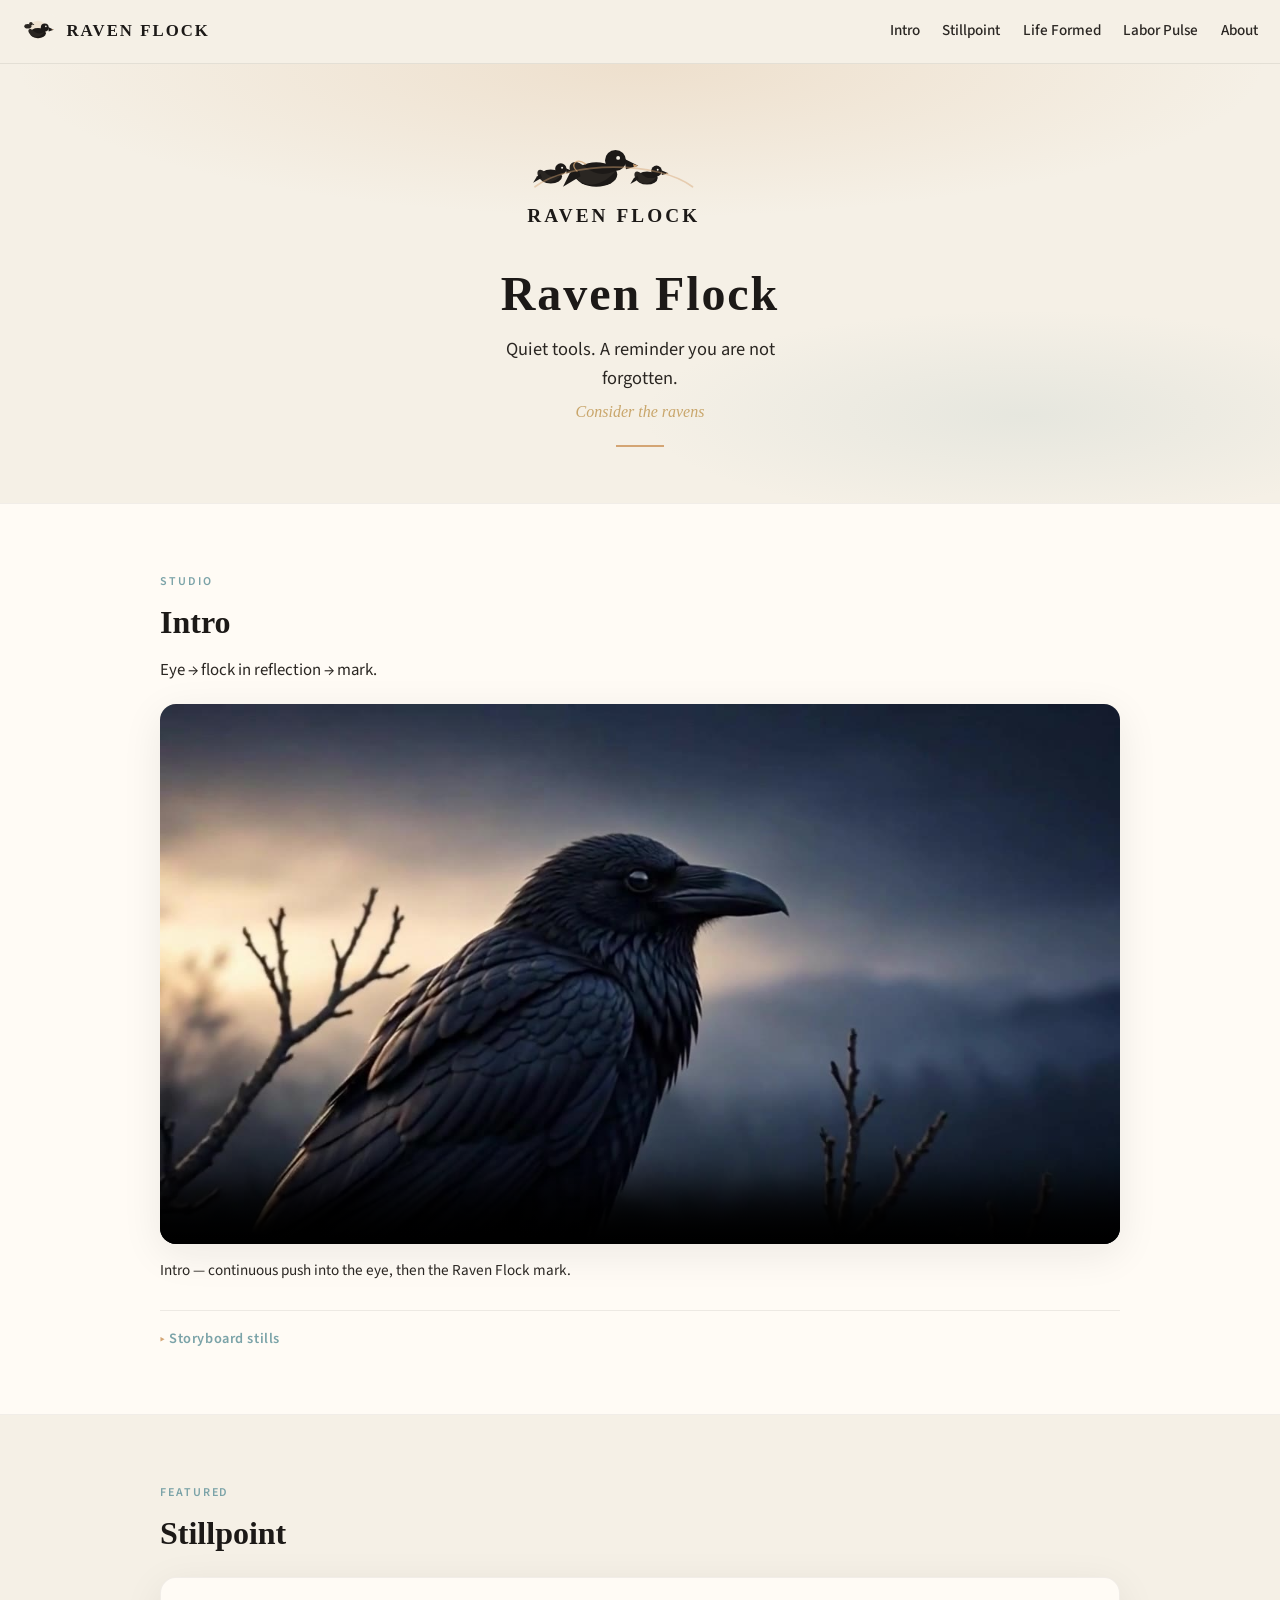
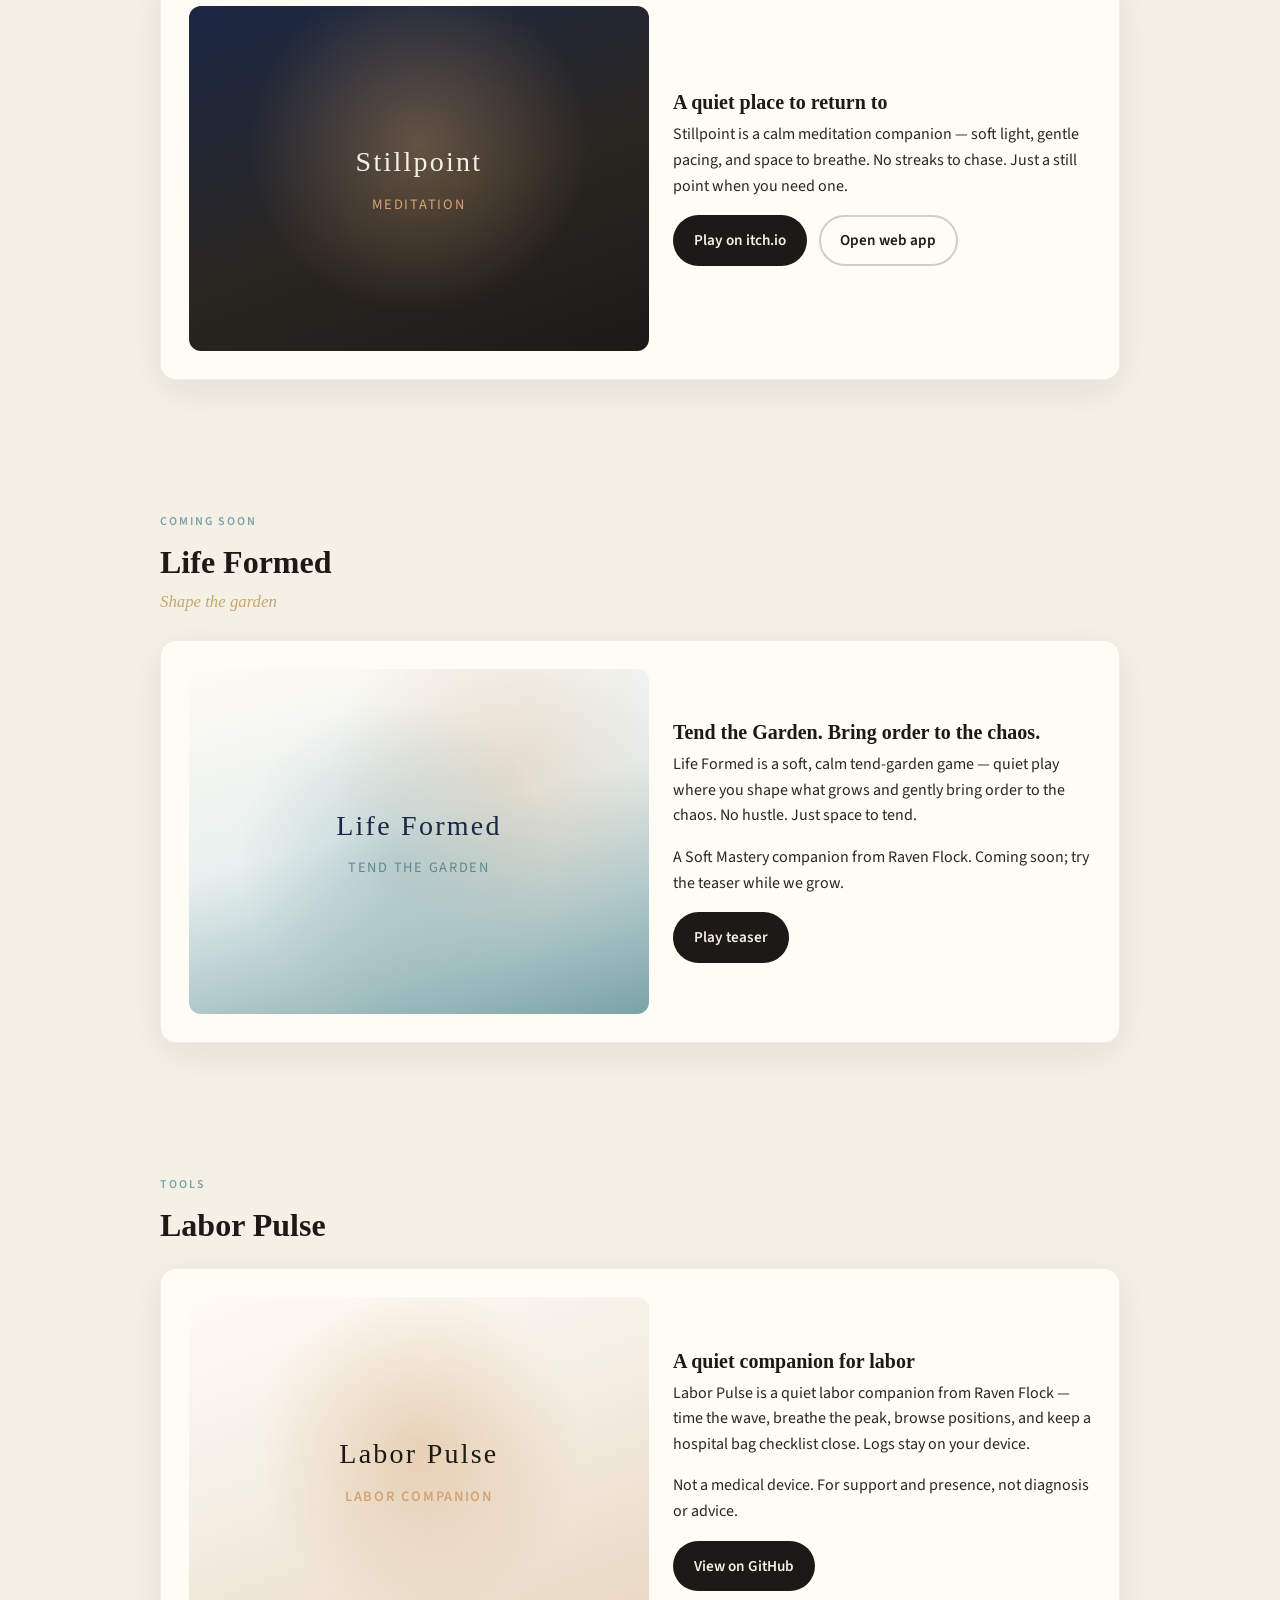
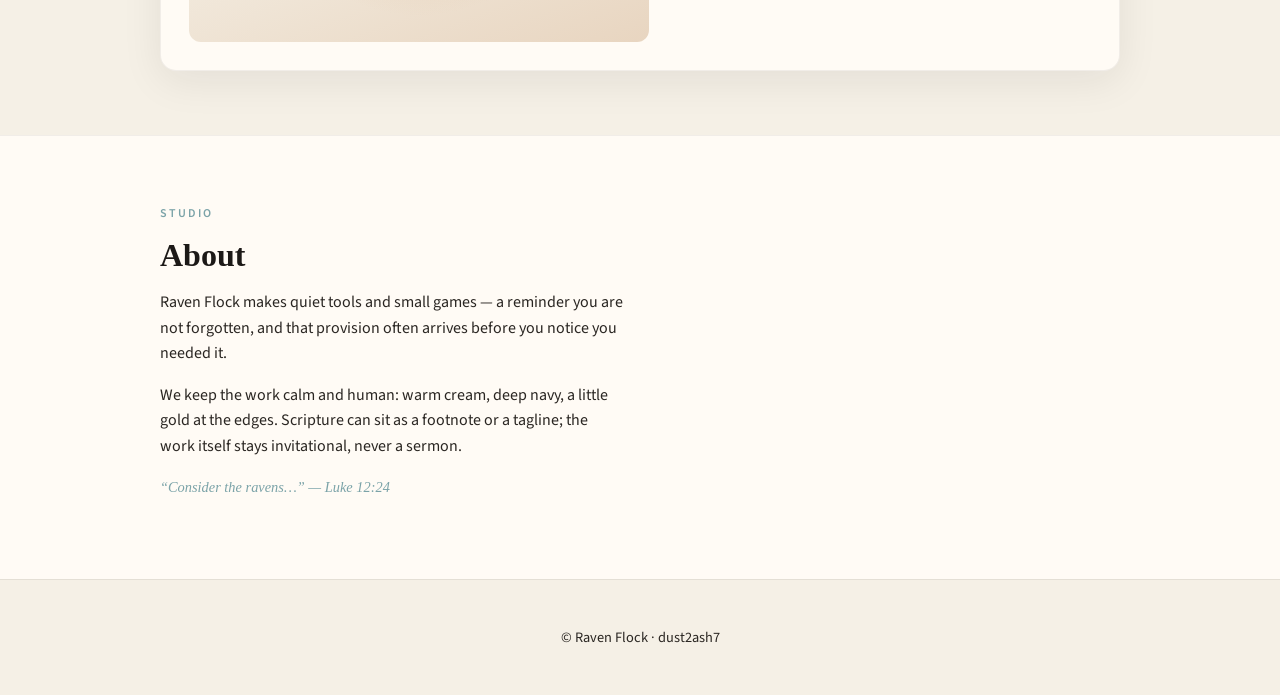
==== index.html @ f5a4ba9e "Feature Labor Pulse and Life Formed; swap studio intro to v4 - Replace live Intro mp4/poster with ne" ====
<!DOCTYPE html>
<html lang="en">
<head>
  <meta charset="utf-8" />
  <meta name="viewport" content="width=device-width, initial-scale=1" />
  <meta name="description" content="Raven Flock — quiet tools. Home of Stillpoint, Labor Pulse, and Life Formed. A reminder you are not forgotten." />
  <meta name="theme-color" content="#F5F0E6" />
  <title>Raven Flock — Consider the ravens</title>
  <link rel="icon" href="favicon.svg" type="image/svg+xml" />
  <link rel="preload" href="style.css" as="style" />
  <link rel="stylesheet" href="style.css" />
  <link rel="preconnect" href="https://fonts.googleapis.com" />
  <link rel="preconnect" href="https://fonts.gstatic.com" crossorigin />
  <link href="https://fonts.googleapis.com/css2?family=Source+Sans+3:wght@400;500;600;700&display=swap" rel="stylesheet" />
</head>
<body>
  <a class="skip" href="#main">Skip to content</a>

  <header class="site-header">
    <a class="brand" href="#top" aria-label="Raven Flock home">
      <img src="favicon.svg" width="36" height="36" alt="" />
      <span class="brand-name">Raven Flock</span>
    </a>
    <nav class="nav" aria-label="Primary">
      <a href="#intro">Intro</a>
      <a href="#stillpoint">Stillpoint</a>
      <a href="#life-formed">Life Formed</a>
      <a href="#labor-pulse">Labor Pulse</a>
      <a href="#about">About</a>
    </nav>
  </header>

  <main id="main">
    <section class="hero" id="top" aria-labelledby="hero-title">
      <img class="hero-logo" src="logo.svg" width="320" height="120" alt="Raven Flock — three ravens and wordmark" />
      <h1 id="hero-title">Raven Flock</h1>
      <p class="lede" style="margin-left:auto;margin-right:auto;text-align:center">
        Quiet tools. A reminder you are not forgotten.
      </p>
      <p class="tag">Consider the ravens</p>
      <hr class="hero-rule" />
    </section>

    <section class="section intro" id="intro" aria-labelledby="intro-title">
      <div class="section-inner">
        <span class="section-label">Studio</span>
        <h2 id="intro-title">Intro</h2>
        <p class="intro-lede">
          Eye → flock in reflection → mark.
        </p>
        <div id="intro-video-wrap" class="intro-video-wrap">
          <video
            id="intro-video"
            class="intro-video"
            autoplay
            muted
            loop
            playsinline
            controls
            preload="metadata"
            poster="assets/raven-flock-intro-poster.jpg?v=4"
            src="assets/raven-flock-intro.mp4?v=4"
          >
            Your browser does not support the video tag.
          </video>
          <p class="intro-video-caption">
            Intro — continuous push into the eye, then the Raven Flock mark.
          </p>
        </div>
        <details class="storyboard-fallback">
          <summary>Storyboard stills</summary>
          <div class="storyboard" aria-roledescription="carousel" aria-label="Intro storyboard">
            <div id="storyboard-stage"></div>
            <div class="storyboard-caption">
              <div>
                <p><strong>Storyboard</strong> — still frames</p>
                <p class="note">Branch → eye → flock in reflection → mark</p>
              </div>
              <div class="storyboard-controls">
                <button type="button" class="btn-icon" id="storyboard-prev" aria-label="Previous frame">‹</button>
                <div class="dots" id="storyboard-dots" role="tablist" aria-label="Storyboard frames"></div>
                <button type="button" class="btn-icon" id="storyboard-next" aria-label="Next frame">›</button>
                <button type="button" class="btn-icon" id="storyboard-pause" aria-label="Pause slideshow" aria-pressed="false">❚❚</button>
              </div>
            </div>
          </div>
        </details>
      </div>
    </section>

    <section class="section" id="stillpoint" aria-labelledby="stillpoint-title">
      <div class="section-inner">
        <span class="section-label">Featured</span>
        <h2 id="stillpoint-title">Stillpoint</h2>
        <article class="featured-card">
          <div class="stillpoint-visual" aria-hidden="true">
            <div>
              <p class="mark">Stillpoint</p>
              <p class="sub">Meditation</p>
            </div>
          </div>
          <div class="featured-copy">
            <h3>A quiet place to return to</h3>
            <p>
              Stillpoint is a calm meditation companion — soft light, gentle pacing,
              and space to breathe. No streaks to chase. Just a still point when you need one.
            </p>
            <div class="cta-row">
              <a class="btn btn-primary" href="https://dust2ash7.itch.io/stillpoint" rel="noopener noreferrer">
                Play on itch.io
              </a>
              <a class="btn btn-secondary" href="https://dust2ash7.github.io/Meditation-App/" rel="noopener noreferrer">
                Open web app
              </a>
            </div>
          </div>
        </article>
      </div>
    </section>

    <section class="section" id="life-formed" aria-labelledby="life-formed-title">
      <div class="section-inner">
        <span class="section-label">Coming soon</span>
        <h2 id="life-formed-title">Life Formed</h2>
        <p class="product-subtitle">Shape the garden</p>
        <article class="featured-card">
          <div class="life-formed-visual" aria-hidden="true">
            <div>
              <p class="mark">Life Formed</p>
              <p class="sub">Tend the garden</p>
            </div>
          </div>
          <div class="featured-copy">
            <h3>Tend the Garden. Bring order to the chaos.</h3>
            <p>
              Life Formed is a soft, calm tend-garden game — quiet play where you shape
              what grows and gently bring order to the chaos. No hustle. Just space to tend.
            </p>
            <p>
              A Soft Mastery companion from Raven Flock. Coming soon; try the teaser while we grow.
            </p>
            <div class="cta-row">
              <a class="btn btn-primary" href="https://dune-palm-fire-heart.grok.me" rel="noopener noreferrer">
                Play teaser
              </a>
            </div>
          </div>
        </article>
      </div>
    </section>

    <section class="section" id="labor-pulse" aria-labelledby="labor-pulse-title">
      <div class="section-inner">
        <span class="section-label">Tools</span>
        <h2 id="labor-pulse-title">Labor Pulse</h2>
        <article class="featured-card">
          <div class="labor-pulse-visual" aria-hidden="true">
            <div>
              <p class="mark">Labor Pulse</p>
              <p class="sub">Labor companion</p>
            </div>
          </div>
          <div class="featured-copy">
            <h3>A quiet companion for labor</h3>
            <p>
              Labor Pulse is a quiet labor companion from Raven Flock — time the wave,
              breathe the peak, browse positions, and keep a hospital bag checklist close.
              Logs stay on your device.
            </p>
            <p>
              Not a medical device. For support and presence, not diagnosis or advice.
            </p>
            <div class="cta-row">
              <a class="btn btn-primary" href="https://github.com/dust2ash7/Labor-Pulse" rel="noopener noreferrer">
                View on GitHub
              </a>
            </div>
          </div>
        </article>
      </div>
    </section>

    <section class="section about" id="about" aria-labelledby="about-title" style="background:var(--nest);border-top:1px solid rgba(28,25,23,0.06)">
      <div class="section-inner">
        <span class="section-label">Studio</span>
        <h2 id="about-title">About</h2>
        <p>
          Raven Flock makes quiet tools and small games —
          a reminder you are not forgotten, and that provision often arrives
          before you notice you needed it.
        </p>
        <p>
          We keep the work calm and human: warm cream, deep navy, a little gold at the edges.
          Scripture can sit as a footnote or a tagline; the work itself stays invitational, never a sermon.
        </p>
        <p class="quiet">“Consider the ravens…” — Luke 12:24</p>
      </div>
    </section>
  </main>

  <footer class="site-footer">
    <p>© Raven Flock · <a href="https://github.com/dust2ash7">dust2ash7</a></p>
  </footer>

  <script src="frames-loader.js?v=3.4.1"></script>
  <script src="script.js?v=3.4.1" defer></script>
</body>
</html>
---- style.css ----
/* Raven Flock — studio site */
:root {
  --cream: #F5F0E6;
  --nest: #FFFBF5;
  --ink: #1C1917;
  --ink-soft: #2A2622;
  --amber: #D4A574;
  --gold: #C9A66B;
  --sky: #7BA3A8;
  --teal: #5F8A8B;
  --navy: #1a2744;
  --shadow: 0 10px 40px rgba(28, 25, 23, 0.08);
  --radius: 16px;
  --max: 960px;
  --header-h: 64px;
  font-synthesis: none;
}

*, *::before, *::after { box-sizing: border-box; }

html {
  scroll-behavior: smooth;
  scroll-padding-top: calc(var(--header-h) + 12px);
}

body {
  margin: 0;
  font-family: "Source Sans 3", "Segoe UI", system-ui, -apple-system, sans-serif;
  color: var(--ink);
  background: var(--cream);
  line-height: 1.6;
  -webkit-font-smoothing: antialiased;
}

img { max-width: 100%; height: auto; display: block; }

a { color: var(--teal); text-underline-offset: 3px; }
a:hover { color: var(--ink); }

.skip {
  position: absolute;
  left: -9999px;
  top: 0;
  background: var(--ink);
  color: var(--cream);
  padding: 0.5rem 1rem;
  z-index: 1000;
}
.skip:focus { left: 0.5rem; top: 0.5rem; }

/* Header */
.site-header {
  position: sticky;
  top: 0;
  z-index: 100;
  height: var(--header-h);
  display: flex;
  align-items: center;
  justify-content: space-between;
  gap: 1rem;
  padding: 0 1.25rem;
  background: rgba(245, 240, 230, 0.92);
  backdrop-filter: blur(10px);
  border-bottom: 1px solid rgba(28, 25, 23, 0.08);
}

.brand {
  display: inline-flex;
  align-items: center;
  gap: 0.65rem;
  text-decoration: none;
  color: var(--ink);
  font-weight: 650;
  letter-spacing: 0.04em;
}

.brand img, .brand svg {
  width: 36px;
  height: 36px;
  flex-shrink: 0;
}

.brand-name {
  font-family: Georgia, "Times New Roman", serif;
  font-size: 1.05rem;
  letter-spacing: 0.12em;
  text-transform: uppercase;
}

.nav {
  display: flex;
  gap: 0.25rem 1.1rem;
  flex-wrap: wrap;
  justify-content: flex-end;
}

.nav a {
  text-decoration: none;
  color: var(--ink-soft);
  font-size: 0.95rem;
  font-weight: 500;
  padding: 0.35rem 0.15rem;
  border-bottom: 2px solid transparent;
}
.nav a:hover,
.nav a:focus-visible {
  color: var(--ink);
  border-bottom-color: var(--amber);
  outline: none;
}

/* Layout */
main { overflow-x: hidden; }

.section {
  padding: 4rem 1.25rem;
}

.section-inner {
  max-width: var(--max);
  margin: 0 auto;
}

.section-label {
  display: inline-block;
  font-size: 0.75rem;
  letter-spacing: 0.16em;
  text-transform: uppercase;
  color: var(--sky);
  font-weight: 600;
  margin-bottom: 0.75rem;
}

h1, h2, h3 {
  font-family: Georgia, "Times New Roman", serif;
  font-weight: 600;
  line-height: 1.2;
  color: var(--ink);
}

h1 { font-size: clamp(2rem, 5vw, 3rem); margin: 0 0 0.75rem; letter-spacing: 0.04em; }
h2 { font-size: clamp(1.5rem, 3vw, 2rem); margin: 0 0 1rem; }
h3 { font-size: 1.25rem; margin: 0 0 0.5rem; }

.lede {
  font-size: 1.15rem;
  color: var(--ink-soft);
  max-width: 36ch;
  margin: 0;
}

/* Hero */
.hero {
  padding: 4.5rem 1.25rem 3.5rem;
  text-align: center;
  background:
    radial-gradient(ellipse 70% 50% at 50% 0%, rgba(212, 165, 116, 0.22), transparent 70%),
    radial-gradient(ellipse 50% 40% at 80% 80%, rgba(123, 163, 168, 0.12), transparent 60%),
    var(--cream);
}

.hero-logo {
  width: min(280px, 80vw);
  margin: 0 auto 1.5rem;
}

.hero .tag {
  margin: 0.35rem auto 0;
  color: var(--gold);
  font-style: italic;
  font-family: Georgia, serif;
  font-size: 1rem;
}

.hero-rule {
  width: 48px;
  height: 2px;
  background: var(--amber);
  margin: 1.25rem auto 0;
  border: none;
}

/* Intro storyboard */
.intro {
  background: var(--nest);
  border-block: 1px solid rgba(28, 25, 23, 0.06);
}

.storyboard {
  position: relative;
  margin-top: 1.5rem;
}

.storyboard-frame {
  display: none;
  border-radius: var(--radius);
  overflow: hidden;
  box-shadow: var(--shadow);
  background: var(--navy);
  aspect-ratio: 16 / 9;
}

.storyboard-frame.is-active { display: block; }

.storyboard-frame img {
  width: 100%;
  height: 100%;
  object-fit: cover;
}

.storyboard-caption {
  display: flex;
  flex-wrap: wrap;
  align-items: center;
  justify-content: space-between;
  gap: 0.75rem;
  margin-top: 1rem;
}

.storyboard-caption p {
  margin: 0;
  color: var(--ink-soft);
  font-size: 0.95rem;
}

.storyboard-caption .note {
  color: var(--sky);
  font-size: 0.85rem;
}

.storyboard-controls {
  display: flex;
  align-items: center;
  gap: 0.5rem;
}

.dots {
  display: flex;
  gap: 0.4rem;
}

.dot {
  width: 10px;
  height: 10px;
  border-radius: 50%;
  border: 2px solid var(--amber);
  background: transparent;
  padding: 0;
  cursor: pointer;
}
.dot[aria-current="true"] {
  background: var(--amber);
}

.btn-icon {
  appearance: none;
  border: 1px solid rgba(28, 25, 23, 0.15);
  background: var(--nest);
  color: var(--ink);
  border-radius: 999px;
  width: 2.25rem;
  height: 2.25rem;
  cursor: pointer;
  font-size: 1rem;
  line-height: 1;
}
.btn-icon:hover,
.btn-icon:focus-visible {
  border-color: var(--amber);
  outline: none;
  box-shadow: 0 0 0 3px rgba(212, 165, 116, 0.25);
}

/* Featured Stillpoint */
.featured-card {
  display: grid;
  gap: 1.5rem;
  margin-top: 1.5rem;
  padding: 1.75rem;
  background: var(--nest);
  border-radius: var(--radius);
  box-shadow: var(--shadow);
  border: 1px solid rgba(28, 25, 23, 0.06);
}

@media (min-width: 720px) {
  .featured-card {
    grid-template-columns: 1.1fr 1fr;
    align-items: center;
  }
}

.stillpoint-visual {
  aspect-ratio: 4 / 3;
  border-radius: 12px;
  background:
    radial-gradient(circle at 50% 40%, rgba(212, 165, 116, 0.35), transparent 55%),
    linear-gradient(160deg, #1a2744 0%, #2A2622 55%, #1C1917 100%);
  display: grid;
  place-items: center;
  color: var(--cream);
  text-align: center;
  padding: 1.5rem;
}

.stillpoint-visual .mark {
  font-family: Georgia, serif;
  font-size: 1.75rem;
  letter-spacing: 0.08em;
  margin: 0;
}
.stillpoint-visual .sub {
  margin: 0.5rem 0 0;
  color: var(--amber);
  font-size: 0.9rem;
  letter-spacing: 0.12em;
  text-transform: uppercase;
}

.featured-copy p {
  margin: 0 0 1rem;
  color: var(--ink-soft);
}

.cta-row {
  display: flex;
  flex-wrap: wrap;
  gap: 0.75rem;
}

.btn {
  display: inline-flex;
  align-items: center;
  justify-content: center;
  gap: 0.4rem;
  padding: 0.7rem 1.2rem;
  border-radius: 999px;
  font-weight: 600;
  font-size: 0.95rem;
  text-decoration: none;
  border: 2px solid transparent;
  transition: background 0.15s, color 0.15s, border-color 0.15s;
}

.btn-primary {
  background: var(--ink);
  color: var(--cream);
}
.btn-primary:hover {
  background: var(--ink-soft);
  color: var(--nest);
}

.btn-secondary {
  background: transparent;
  color: var(--ink);
  border-color: rgba(28, 25, 23, 0.2);
}
.btn-secondary:hover {
  border-color: var(--amber);
  color: var(--ink);
}

/* About */
.about p {
  max-width: 58ch;
  color: var(--ink-soft);
  margin: 0 0 1rem;
}
.about .quiet {
  font-size: 0.9rem;
  color: var(--sky);
  font-style: italic;
  font-family: Georgia, serif;
}

/* Footer */
.site-footer {
  padding: 2rem 1.25rem;
  text-align: center;
  border-top: 1px solid rgba(28, 25, 23, 0.08);
  color: var(--ink-soft);
  font-size: 0.9rem;
}
.site-footer a {
  color: inherit;
  text-decoration: none;
}
.site-footer a:hover { color: var(--teal); }

@media (max-width: 520px) {
  .brand-name { font-size: 0.85rem; letter-spacing: 0.08em; }
  .nav { gap: 0.75rem; }
  .nav a { font-size: 0.88rem; }
}

/* Intro motion */
.intro-lede {
  margin: 0 0 1.25rem;
  color: var(--ink-soft);
  font-size: 1.05rem;
}

.intro-video-wrap {
  margin-top: 0.5rem;
}

.intro-video {
  display: block;
  width: 100%;
  aspect-ratio: 16 / 9;
  height: auto;
  border-radius: var(--radius);
  background: var(--navy);
  box-shadow: var(--shadow);
  object-fit: cover;
}

.intro-video-caption {
  margin: 0.85rem 0 0;
  color: var(--ink-soft);
  font-size: 0.95rem;
}

.storyboard-fallback {
  margin-top: 1.75rem;
  border-top: 1px solid rgba(28, 25, 23, 0.08);
  padding-top: 1rem;
}

.storyboard-fallback > summary {
  cursor: pointer;
  color: var(--sky);
  font-size: 0.9rem;
  font-weight: 600;
  letter-spacing: 0.04em;
  list-style: none;
}

.storyboard-fallback > summary::-webkit-details-marker { display: none; }
.storyboard-fallback > summary::before {
  content: "▸ ";
  color: var(--amber);
}
.storyboard-fallback[open] > summary::before { content: "▾ "; }

.storyboard-fallback .storyboard {
  margin-top: 1rem;
}


/* Product subtitle under section h2 */
.product-subtitle {
  margin: -0.5rem 0 0;
  color: var(--gold);
  font-family: Georgia, "Times New Roman", serif;
  font-style: italic;
  font-size: 1.05rem;
}

/* Life Formed visual — garden / cream / teal */
.life-formed-visual {
  aspect-ratio: 4 / 3;
  border-radius: 12px;
  background:
    radial-gradient(circle at 45% 55%, rgba(123, 163, 168, 0.35), transparent 50%),
    radial-gradient(circle at 70% 30%, rgba(212, 165, 116, 0.28), transparent 45%),
    linear-gradient(165deg, #FFFBF5 0%, #E8F0EF 45%, #7BA3A8 100%);
  display: grid;
  place-items: center;
  color: var(--navy);
  text-align: center;
  padding: 1.5rem;
}

.life-formed-visual .mark {
  font-family: Georgia, serif;
  font-size: 1.75rem;
  letter-spacing: 0.08em;
  margin: 0;
}

.life-formed-visual .sub {
  margin: 0.5rem 0 0;
  color: var(--teal);
  font-size: 0.9rem;
  letter-spacing: 0.12em;
  text-transform: uppercase;
}

/* Labor Pulse visual — warm cream / amber, calm not clinical */
.labor-pulse-visual {
  aspect-ratio: 4 / 3;
  border-radius: 12px;
  background:
    radial-gradient(circle at 50% 45%, rgba(212, 165, 116, 0.4), transparent 55%),
    linear-gradient(160deg, #FFFBF5 0%, #F5F0E6 40%, #E8D5C0 100%);
  display: grid;
  place-items: center;
  color: var(--ink);
  text-align: center;
  padding: 1.5rem;
}

.labor-pulse-visual .mark {
  font-family: Georgia, serif;
  font-size: 1.75rem;
  letter-spacing: 0.08em;
  margin: 0;
}

.labor-pulse-visual .sub {
  margin: 0.5rem 0 0;
  color: var(--amber);
  font-size: 0.9rem;
  letter-spacing: 0.12em;
  text-transform: uppercase;
  font-weight: 600;
}
---- style.css ----
/* Raven Flock — studio site */
:root {
  --cream: #F5F0E6;
  --nest: #FFFBF5;
  --ink: #1C1917;
  --ink-soft: #2A2622;
  --amber: #D4A574;
  --gold: #C9A66B;
  --sky: #7BA3A8;
  --teal: #5F8A8B;
  --navy: #1a2744;
  --shadow: 0 10px 40px rgba(28, 25, 23, 0.08);
  --radius: 16px;
  --max: 960px;
  --header-h: 64px;
  font-synthesis: none;
}

*, *::before, *::after { box-sizing: border-box; }

html {
  scroll-behavior: smooth;
  scroll-padding-top: calc(var(--header-h) + 12px);
}

body {
  margin: 0;
  font-family: "Source Sans 3", "Segoe UI", system-ui, -apple-system, sans-serif;
  color: var(--ink);
  background: var(--cream);
  line-height: 1.6;
  -webkit-font-smoothing: antialiased;
}

img { max-width: 100%; height: auto; display: block; }

a { color: var(--teal); text-underline-offset: 3px; }
a:hover { color: var(--ink); }

.skip {
  position: absolute;
  left: -9999px;
  top: 0;
  background: var(--ink);
  color: var(--cream);
  padding: 0.5rem 1rem;
  z-index: 1000;
}
.skip:focus { left: 0.5rem; top: 0.5rem; }

/* Header */
.site-header {
  position: sticky;
  top: 0;
  z-index: 100;
  height: var(--header-h);
  display: flex;
  align-items: center;
  justify-content: space-between;
  gap: 1rem;
  padding: 0 1.25rem;
  background: rgba(245, 240, 230, 0.92);
  backdrop-filter: blur(10px);
  border-bottom: 1px solid rgba(28, 25, 23, 0.08);
}

.brand {
  display: inline-flex;
  align-items: center;
  gap: 0.65rem;
  text-decoration: none;
  color: var(--ink);
  font-weight: 650;
  letter-spacing: 0.04em;
}

.brand img, .brand svg {
  width: 36px;
  height: 36px;
  flex-shrink: 0;
}

.brand-name {
  font-family: Georgia, "Times New Roman", serif;
  font-size: 1.05rem;
  letter-spacing: 0.12em;
  text-transform: uppercase;
}

.nav {
  display: flex;
  gap: 0.25rem 1.1rem;
  flex-wrap: wrap;
  justify-content: flex-end;
}

.nav a {
  text-decoration: none;
  color: var(--ink-soft);
  font-size: 0.95rem;
  font-weight: 500;
  padding: 0.35rem 0.15rem;
  border-bottom: 2px solid transparent;
}
.nav a:hover,
.nav a:focus-visible {
  color: var(--ink);
  border-bottom-color: var(--amber);
  outline: none;
}

/* Layout */
main { overflow-x: hidden; }

.section {
  padding: 4rem 1.25rem;
}

.section-inner {
  max-width: var(--max);
  margin: 0 auto;
}

.section-label {
  display: inline-block;
  font-size: 0.75rem;
  letter-spacing: 0.16em;
  text-transform: uppercase;
  color: var(--sky);
  font-weight: 600;
  margin-bottom: 0.75rem;
}

h1, h2, h3 {
  font-family: Georgia, "Times New Roman", serif;
  font-weight: 600;
  line-height: 1.2;
  color: var(--ink);
}

h1 { font-size: clamp(2rem, 5vw, 3rem); margin: 0 0 0.75rem; letter-spacing: 0.04em; }
h2 { font-size: clamp(1.5rem, 3vw, 2rem); margin: 0 0 1rem; }
h3 { font-size: 1.25rem; margin: 0 0 0.5rem; }

.lede {
  font-size: 1.15rem;
  color: var(--ink-soft);
  max-width: 36ch;
  margin: 0;
}

/* Hero */
.hero {
  padding: 4.5rem 1.25rem 3.5rem;
  text-align: center;
  background:
    radial-gradient(ellipse 70% 50% at 50% 0%, rgba(212, 165, 116, 0.22), transparent 70%),
    radial-gradient(ellipse 50% 40% at 80% 80%, rgba(123, 163, 168, 0.12), transparent 60%),
    var(--cream);
}

.hero-logo {
  width: min(280px, 80vw);
  margin: 0 auto 1.5rem;
}

.hero .tag {
  margin: 0.35rem auto 0;
  color: var(--gold);
  font-style: italic;
  font-family: Georgia, serif;
  font-size: 1rem;
}

.hero-rule {
  width: 48px;
  height: 2px;
  background: var(--amber);
  margin: 1.25rem auto 0;
  border: none;
}

/* Intro storyboard */
.intro {
  background: var(--nest);
  border-block: 1px solid rgba(28, 25, 23, 0.06);
}

.storyboard {
  position: relative;
  margin-top: 1.5rem;
}

.storyboard-frame {
  display: none;
  border-radius: var(--radius);
  overflow: hidden;
  box-shadow: var(--shadow);
  background: var(--navy);
  aspect-ratio: 16 / 9;
}

.storyboard-frame.is-active { display: block; }

.storyboard-frame img {
  width: 100%;
  height: 100%;
  object-fit: cover;
}

.storyboard-caption {
  display: flex;
  flex-wrap: wrap;
  align-items: center;
  justify-content: space-between;
  gap: 0.75rem;
  margin-top: 1rem;
}

.storyboard-caption p {
  margin: 0;
  color: var(--ink-soft);
  font-size: 0.95rem;
}

.storyboard-caption .note {
  color: var(--sky);
  font-size: 0.85rem;
}

.storyboard-controls {
  display: flex;
  align-items: center;
  gap: 0.5rem;
}

.dots {
  display: flex;
  gap: 0.4rem;
}

.dot {
  width: 10px;
  height: 10px;
  border-radius: 50%;
  border: 2px solid var(--amber);
  background: transparent;
  padding: 0;
  cursor: pointer;
}
.dot[aria-current="true"] {
  background: var(--amber);
}

.btn-icon {
  appearance: none;
  border: 1px solid rgba(28, 25, 23, 0.15);
  background: var(--nest);
  color: var(--ink);
  border-radius: 999px;
  width: 2.25rem;
  height: 2.25rem;
  cursor: pointer;
  font-size: 1rem;
  line-height: 1;
}
.btn-icon:hover,
.btn-icon:focus-visible {
  border-color: var(--amber);
  outline: none;
  box-shadow: 0 0 0 3px rgba(212, 165, 116, 0.25);
}

/* Featured Stillpoint */
.featured-card {
  display: grid;
  gap: 1.5rem;
  margin-top: 1.5rem;
  padding: 1.75rem;
  background: var(--nest);
  border-radius: var(--radius);
  box-shadow: var(--shadow);
  border: 1px solid rgba(28, 25, 23, 0.06);
}

@media (min-width: 720px) {
  .featured-card {
    grid-template-columns: 1.1fr 1fr;
    align-items: center;
  }
}

.stillpoint-visual {
  aspect-ratio: 4 / 3;
  border-radius: 12px;
  background:
    radial-gradient(circle at 50% 40%, rgba(212, 165, 116, 0.35), transparent 55%),
    linear-gradient(160deg, #1a2744 0%, #2A2622 55%, #1C1917 100%);
  display: grid;
  place-items: center;
  color: var(--cream);
  text-align: center;
  padding: 1.5rem;
}

.stillpoint-visual .mark {
  font-family: Georgia, serif;
  font-size: 1.75rem;
  letter-spacing: 0.08em;
  margin: 0;
}
.stillpoint-visual .sub {
  margin: 0.5rem 0 0;
  color: var(--amber);
  font-size: 0.9rem;
  letter-spacing: 0.12em;
  text-transform: uppercase;
}

.featured-copy p {
  margin: 0 0 1rem;
  color: var(--ink-soft);
}

.cta-row {
  display: flex;
  flex-wrap: wrap;
  gap: 0.75rem;
}

.btn {
  display: inline-flex;
  align-items: center;
  justify-content: center;
  gap: 0.4rem;
  padding: 0.7rem 1.2rem;
  border-radius: 999px;
  font-weight: 600;
  font-size: 0.95rem;
  text-decoration: none;
  border: 2px solid transparent;
  transition: background 0.15s, color 0.15s, border-color 0.15s;
}

.btn-primary {
  background: var(--ink);
  color: var(--cream);
}
.btn-primary:hover {
  background: var(--ink-soft);
  color: var(--nest);
}

.btn-secondary {
  background: transparent;
  color: var(--ink);
  border-color: rgba(28, 25, 23, 0.2);
}
.btn-secondary:hover {
  border-color: var(--amber);
  color: var(--ink);
}

/* About */
.about p {
  max-width: 58ch;
  color: var(--ink-soft);
  margin: 0 0 1rem;
}
.about .quiet {
  font-size: 0.9rem;
  color: var(--sky);
  font-style: italic;
  font-family: Georgia, serif;
}

/* Footer */
.site-footer {
  padding: 2rem 1.25rem;
  text-align: center;
  border-top: 1px solid rgba(28, 25, 23, 0.08);
  color: var(--ink-soft);
  font-size: 0.9rem;
}
.site-footer a {
  color: inherit;
  text-decoration: none;
}
.site-footer a:hover { color: var(--teal); }

@media (max-width: 520px) {
  .brand-name { font-size: 0.85rem; letter-spacing: 0.08em; }
  .nav { gap: 0.75rem; }
  .nav a { font-size: 0.88rem; }
}

/* Intro motion */
.intro-lede {
  margin: 0 0 1.25rem;
  color: var(--ink-soft);
  font-size: 1.05rem;
}

.intro-video-wrap {
  margin-top: 0.5rem;
}

.intro-video {
  display: block;
  width: 100%;
  aspect-ratio: 16 / 9;
  height: auto;
  border-radius: var(--radius);
  background: var(--navy);
  box-shadow: var(--shadow);
  object-fit: cover;
}

.intro-video-caption {
  margin: 0.85rem 0 0;
  color: var(--ink-soft);
  font-size: 0.95rem;
}

.storyboard-fallback {
  margin-top: 1.75rem;
  border-top: 1px solid rgba(28, 25, 23, 0.08);
  padding-top: 1rem;
}

.storyboard-fallback > summary {
  cursor: pointer;
  color: var(--sky);
  font-size: 0.9rem;
  font-weight: 600;
  letter-spacing: 0.04em;
  list-style: none;
}

.storyboard-fallback > summary::-webkit-details-marker { display: none; }
.storyboard-fallback > summary::before {
  content: "▸ ";
  color: var(--amber);
}
.storyboard-fallback[open] > summary::before { content: "▾ "; }

.storyboard-fallback .storyboard {
  margin-top: 1rem;
}


/* Product subtitle under section h2 */
.product-subtitle {
  margin: -0.5rem 0 0;
  color: var(--gold);
  font-family: Georgia, "Times New Roman", serif;
  font-style: italic;
  font-size: 1.05rem;
}

/* Life Formed visual — garden / cream / teal */
.life-formed-visual {
  aspect-ratio: 4 / 3;
  border-radius: 12px;
  background:
    radial-gradient(circle at 45% 55%, rgba(123, 163, 168, 0.35), transparent 50%),
    radial-gradient(circle at 70% 30%, rgba(212, 165, 116, 0.28), transparent 45%),
    linear-gradient(165deg, #FFFBF5 0%, #E8F0EF 45%, #7BA3A8 100%);
  display: grid;
  place-items: center;
  color: var(--navy);
  text-align: center;
  padding: 1.5rem;
}

.life-formed-visual .mark {
  font-family: Georgia, serif;
  font-size: 1.75rem;
  letter-spacing: 0.08em;
  margin: 0;
}

.life-formed-visual .sub {
  margin: 0.5rem 0 0;
  color: var(--teal);
  font-size: 0.9rem;
  letter-spacing: 0.12em;
  text-transform: uppercase;
}

/* Labor Pulse visual — warm cream / amber, calm not clinical */
.labor-pulse-visual {
  aspect-ratio: 4 / 3;
  border-radius: 12px;
  background:
    radial-gradient(circle at 50% 45%, rgba(212, 165, 116, 0.4), transparent 55%),
    linear-gradient(160deg, #FFFBF5 0%, #F5F0E6 40%, #E8D5C0 100%);
  display: grid;
  place-items: center;
  color: var(--ink);
  text-align: center;
  padding: 1.5rem;
}

.labor-pulse-visual .mark {
  font-family: Georgia, serif;
  font-size: 1.75rem;
  letter-spacing: 0.08em;
  margin: 0;
}

.labor-pulse-visual .sub {
  margin: 0.5rem 0 0;
  color: var(--amber);
  font-size: 0.9rem;
  letter-spacing: 0.12em;
  text-transform: uppercase;
  font-weight: 600;
}
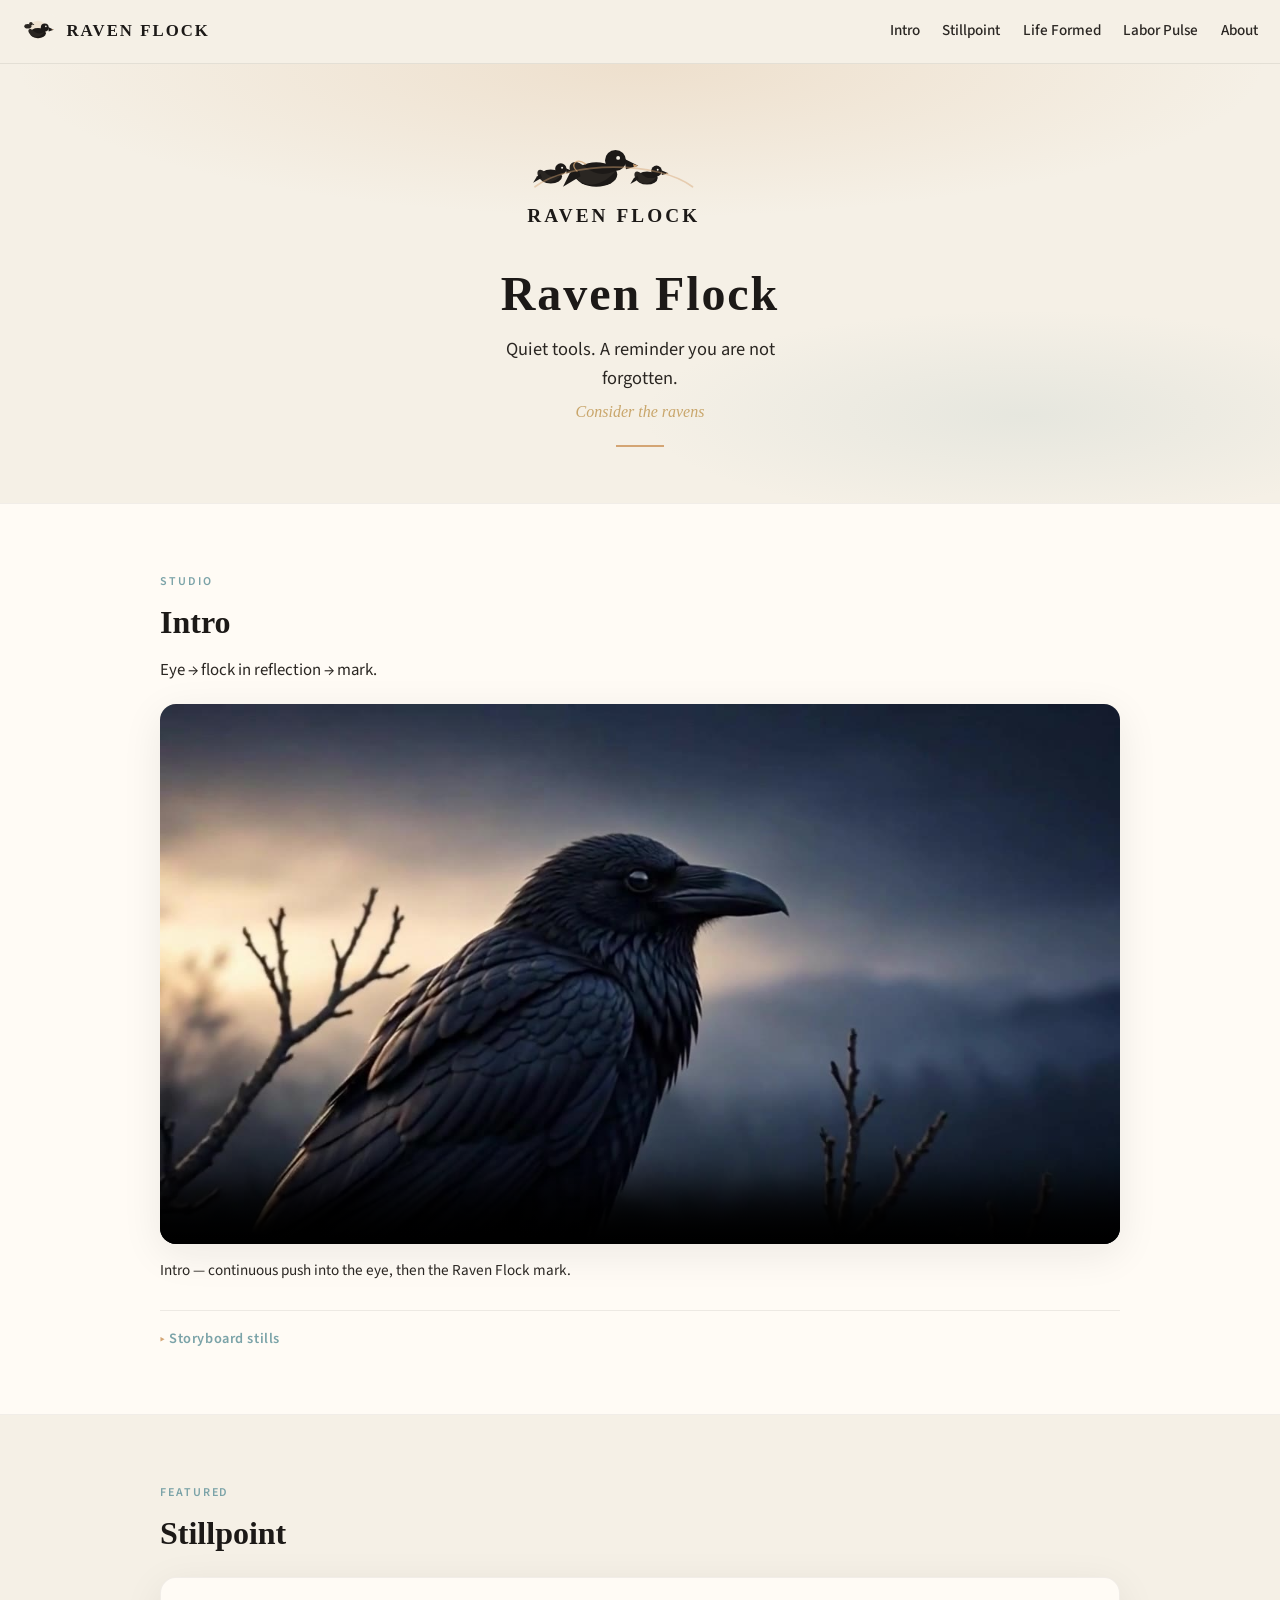
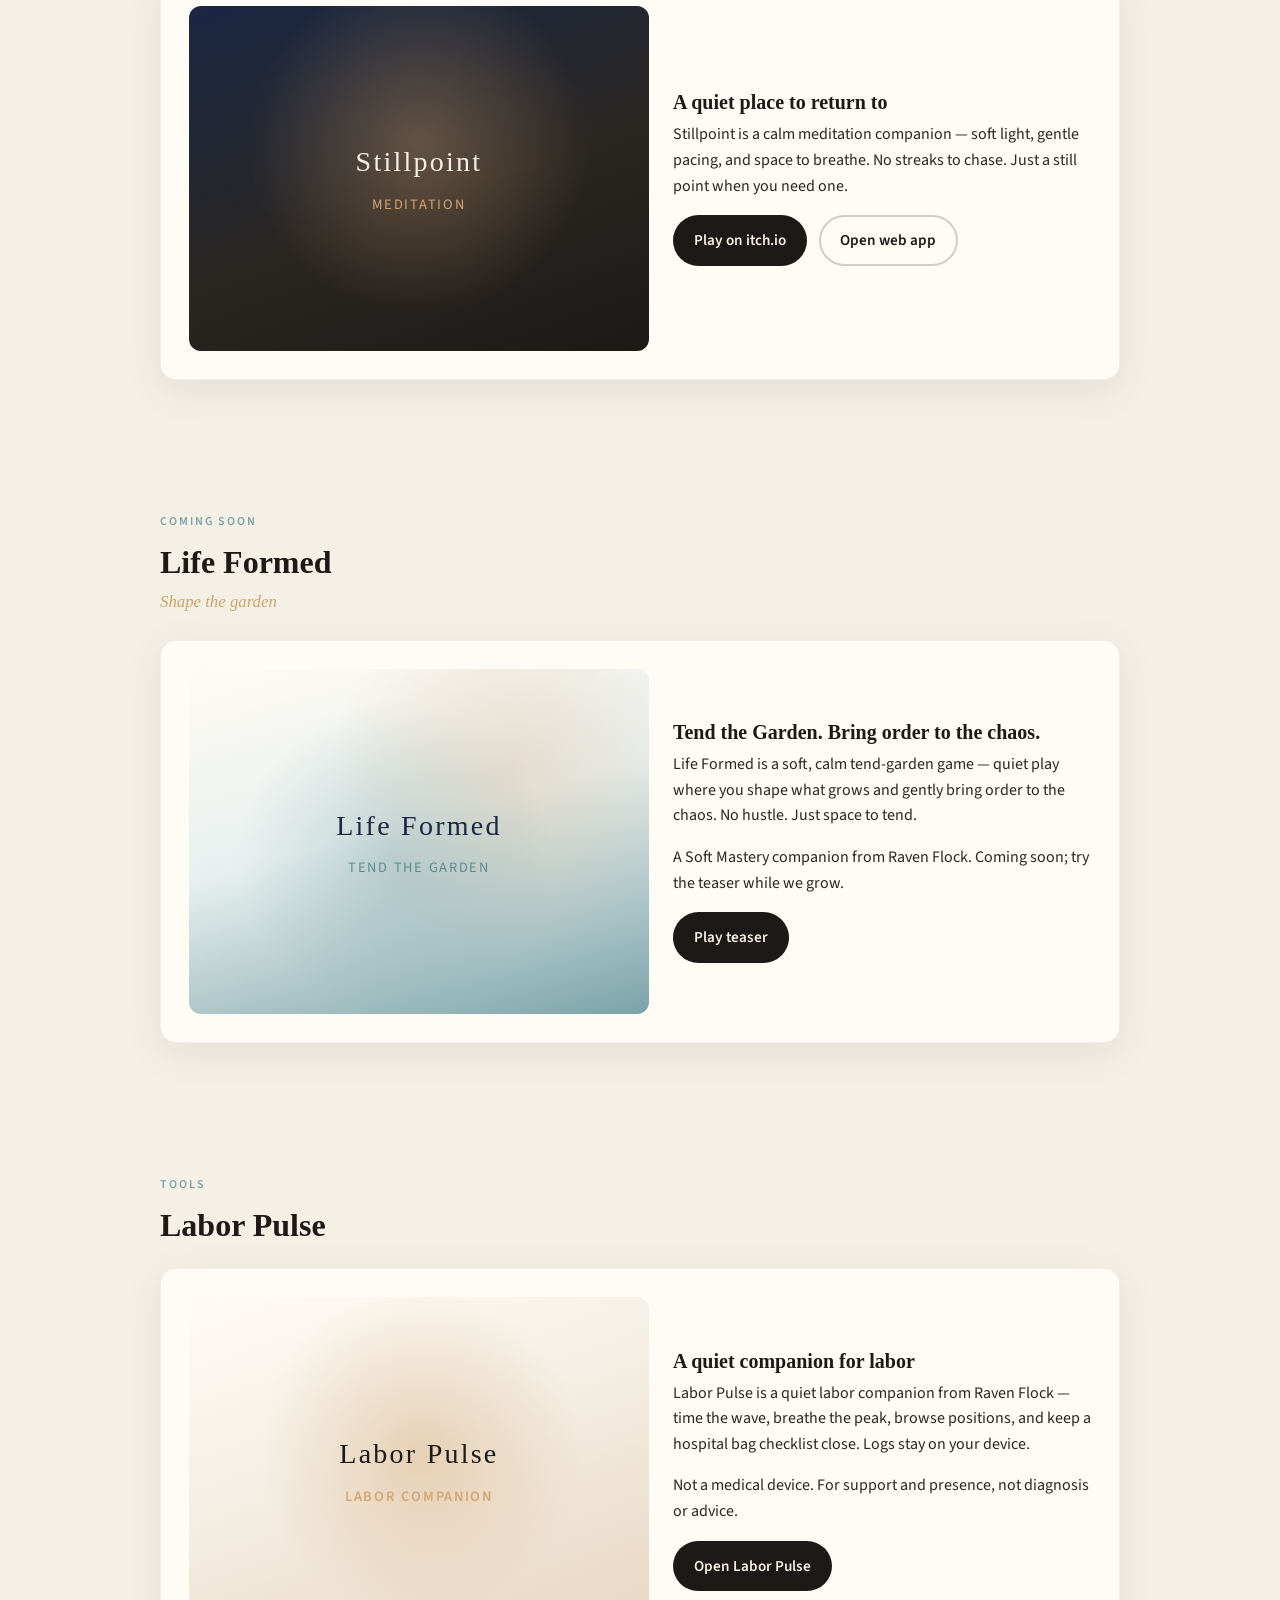
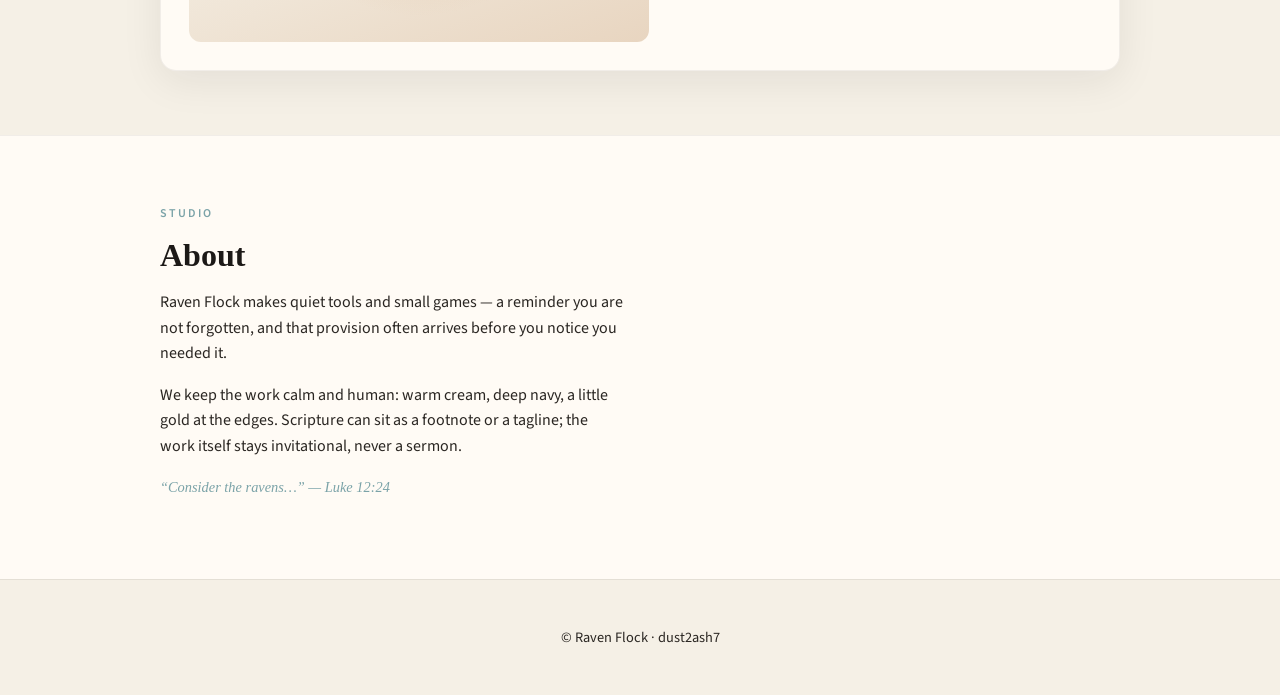
==== commit 2f73dde4: "Publish Labor Pulse on GitHub Pages" ====
--- a/index.html
+++ b/index.html
@@ -171,8 +171,8 @@
               Not a medical device. For support and presence, not diagnosis or advice.
             </p>
             <div class="cta-row">
-              <a class="btn btn-primary" href="https://github.com/dust2ash7/Labor-Pulse" rel="noopener noreferrer">
-                View on GitHub
+              <a class="btn btn-primary" href="labor-pulse/" rel="noopener noreferrer">
+                Open Labor Pulse
               </a>
             </div>
           </div>
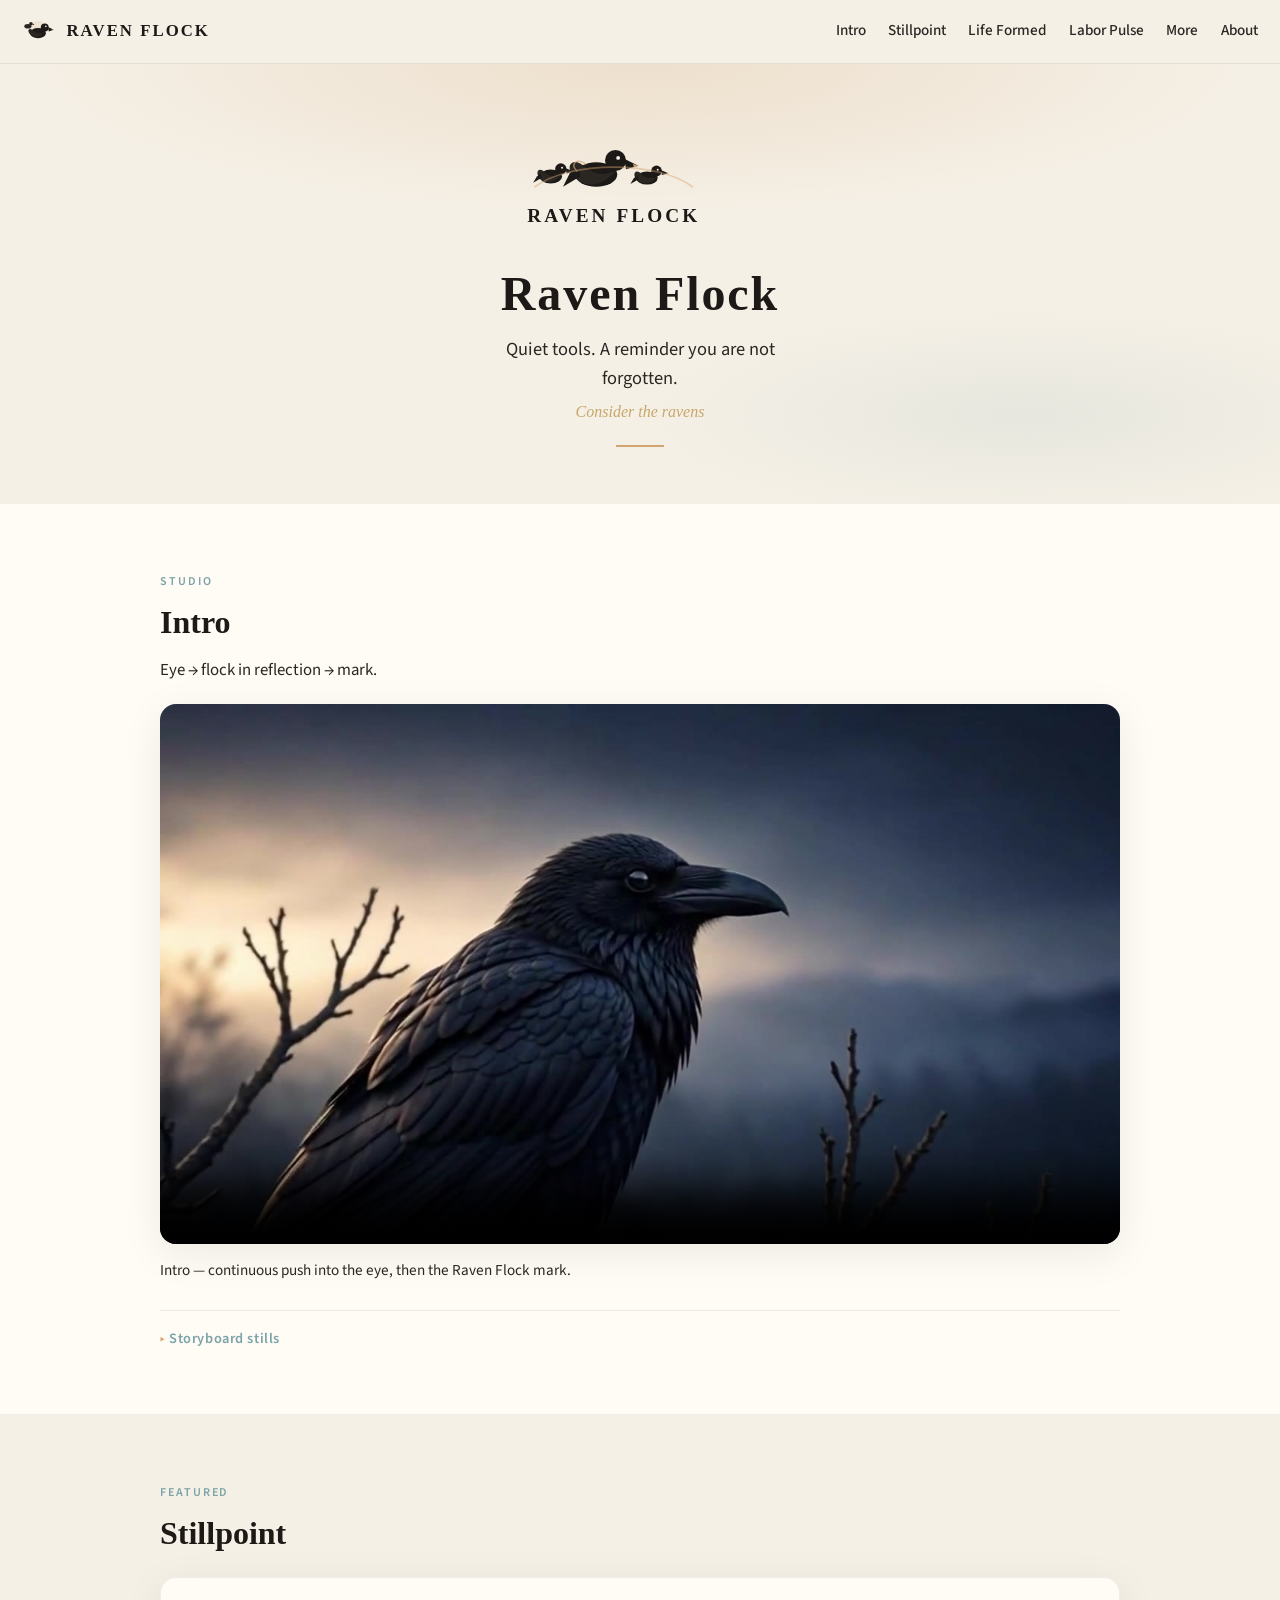
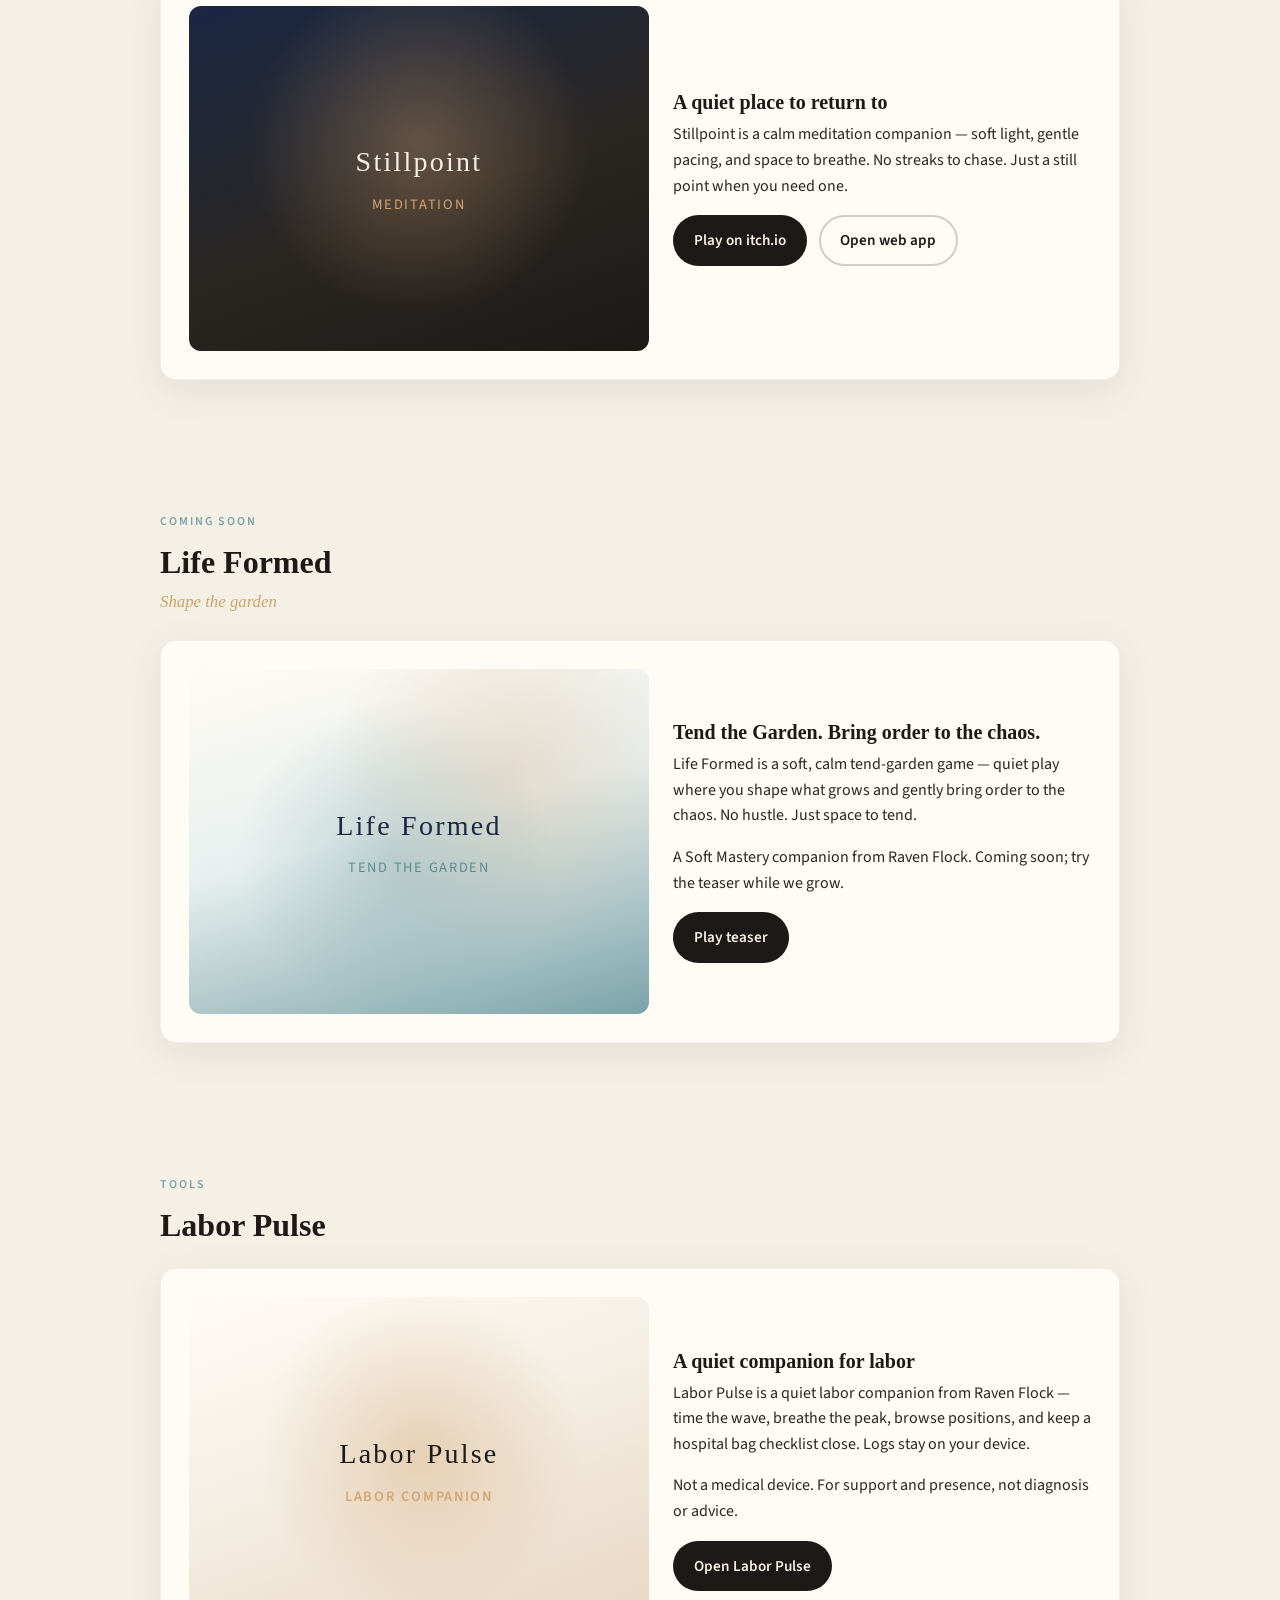
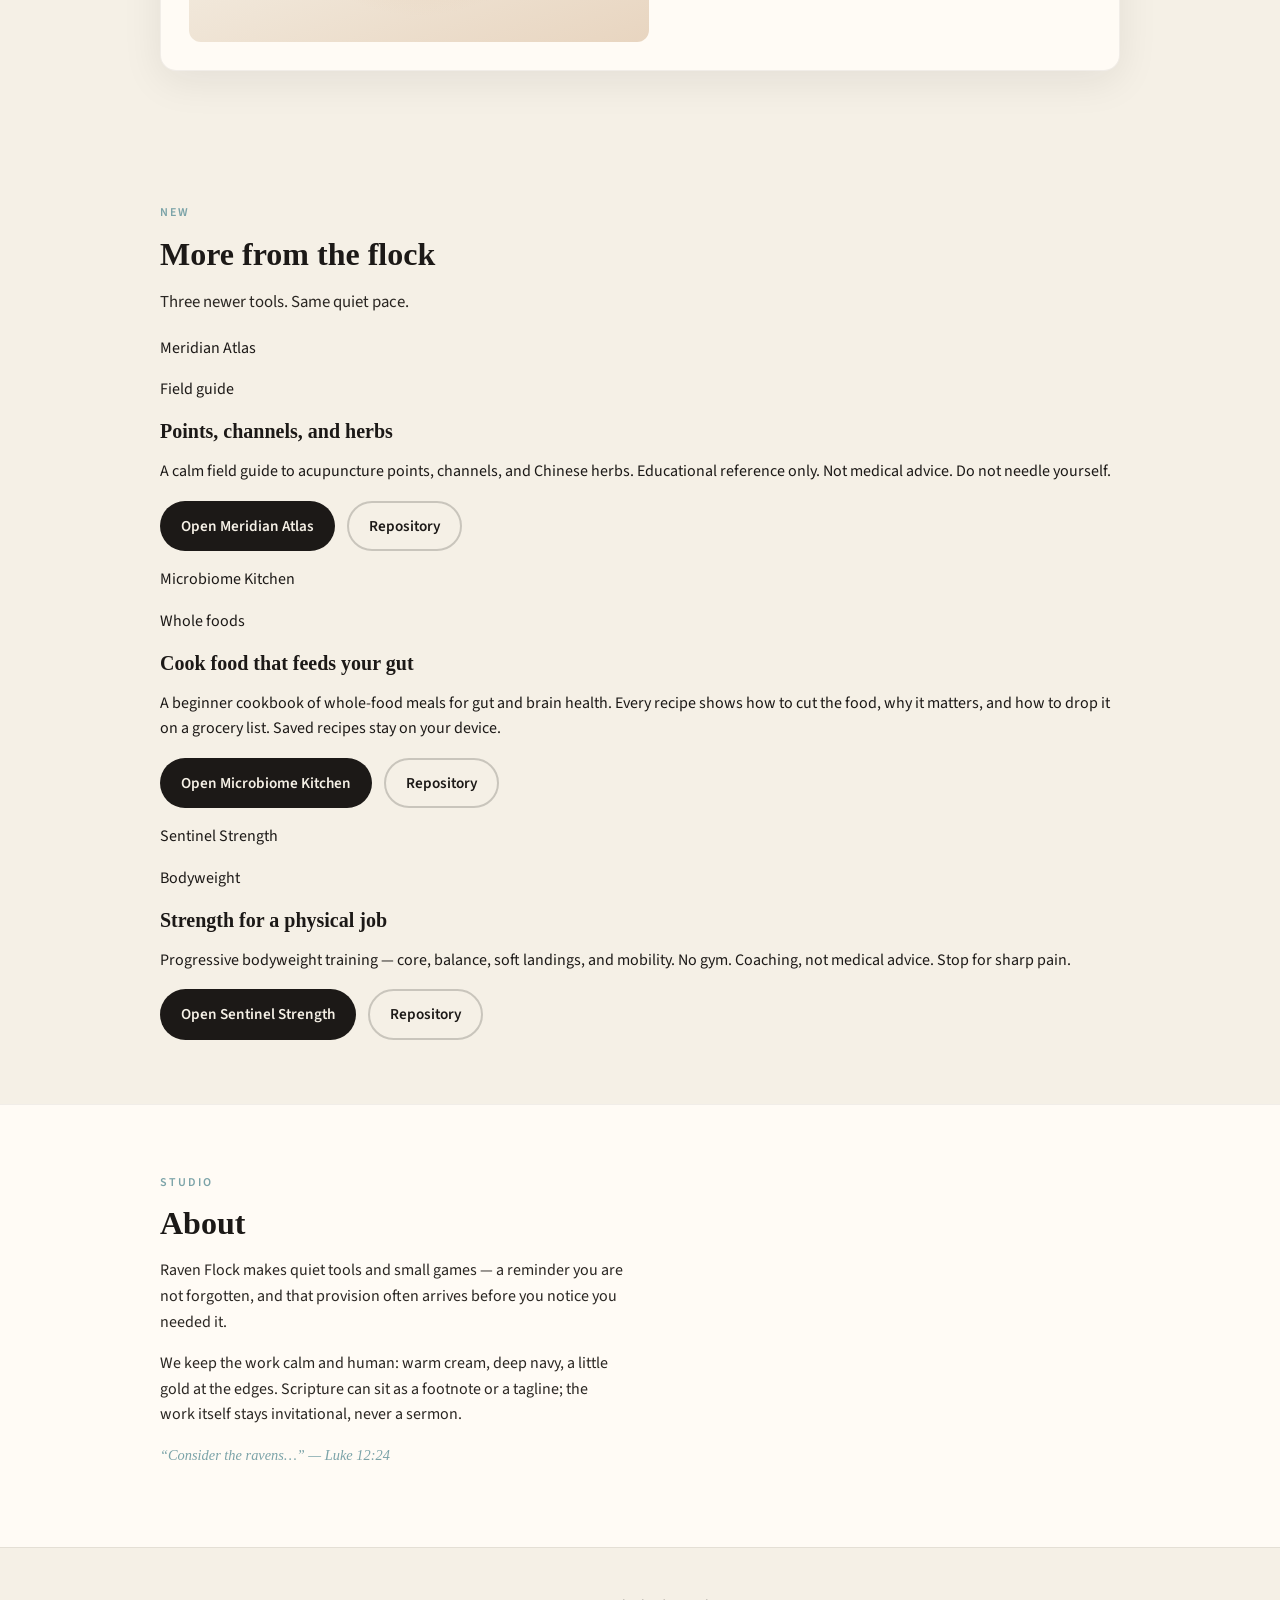
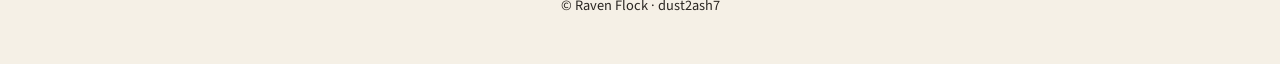
==== commit 0c66c8ba: "Add Meridian Atlas, Microbiome Kitchen, and Sentinel Strength to the studio page." ====
--- a/index.html
+++ b/index.html
@@ -3,7 +3,7 @@
 <head>
   <meta charset="utf-8" />
   <meta name="viewport" content="width=device-width, initial-scale=1" />
-  <meta name="description" content="Raven Flock — quiet tools. Home of Stillpoint, Labor Pulse, and Life Formed. A reminder you are not forgotten." />
+  <meta name="description" content="Raven Flock — quiet tools. Home of Stillpoint, Labor Pulse, Life Formed, Meridian Atlas, Microbiome Kitchen, and Sentinel Strength. A reminder you are not forgotten." />
   <meta name="theme-color" content="#F5F0E6" />
   <title>Raven Flock — Consider the ravens</title>
   <link rel="icon" href="favicon.svg" type="image/svg+xml" />
@@ -26,6 +26,7 @@
       <a href="#stillpoint">Stillpoint</a>
       <a href="#life-formed">Life Formed</a>
       <a href="#labor-pulse">Labor Pulse</a>
+      <a href="#more">More</a>
       <a href="#about">About</a>
     </nav>
   </header>
@@ -140,7 +141,7 @@
               A Soft Mastery companion from Raven Flock. Coming soon; try the teaser while we grow.
             </p>
             <div class="cta-row">
-              <a class="btn btn-primary" href="https://dune-palm-fire-heart.grok.me" rel="noopener noreferrer">
+              <a class="btn btn-primary" href="https://dust2ash7.github.io/life-formed-play/" rel="noopener noreferrer">
                 Play teaser
               </a>
             </div>
@@ -171,12 +172,88 @@
               Not a medical device. For support and presence, not diagnosis or advice.
             </p>
             <div class="cta-row">
-              <a class="btn btn-primary" href="labor-pulse/" rel="noopener noreferrer">
+              <a class="btn btn-primary" href="https://dust2ash7.github.io/Labor-Pulse/" rel="noopener noreferrer">
                 Open Labor Pulse
               </a>
             </div>
           </div>
         </article>
+      </div>
+    </section>
+
+    <section class="section" id="more" aria-labelledby="more-title">
+      <div class="section-inner">
+        <span class="section-label">New</span>
+        <h2 id="more-title">More from the flock</h2>
+        <p class="intro-lede">Three newer tools. Same quiet pace.</p>
+        <div class="more-grid">
+          <article class="more-card">
+            <div class="more-visual meridian" aria-hidden="true">
+              <p class="mark">Meridian Atlas</p>
+              <p class="sub">Field guide</p>
+            </div>
+            <div class="more-copy">
+              <h3>Points, channels, and herbs</h3>
+              <p>
+                A calm field guide to acupuncture points, channels, and Chinese herbs.
+                Educational reference only. Not medical advice. Do not needle yourself.
+              </p>
+              <div class="cta-row">
+                <a class="btn btn-primary" href="https://dust2ash7.github.io/meridian-atlas/" rel="noopener noreferrer">
+                  Open Meridian Atlas
+                </a>
+                <a class="btn btn-secondary" href="https://github.com/dust2ash7/meridian-atlas" rel="noopener noreferrer">
+                  Repository
+                </a>
+              </div>
+            </div>
+          </article>
+
+          <article class="more-card">
+            <div class="more-visual kitchen" aria-hidden="true">
+              <p class="mark">Microbiome Kitchen</p>
+              <p class="sub">Whole foods</p>
+            </div>
+            <div class="more-copy">
+              <h3>Cook food that feeds your gut</h3>
+              <p>
+                A beginner cookbook of whole-food meals for gut and brain health.
+                Every recipe shows how to cut the food, why it matters, and how to
+                drop it on a grocery list. Saved recipes stay on your device.
+              </p>
+              <div class="cta-row">
+                <a class="btn btn-primary" href="https://dust2ash7.github.io/Microbiome-Kitchen/" rel="noopener noreferrer">
+                  Open Microbiome Kitchen
+                </a>
+                <a class="btn btn-secondary" href="https://github.com/dust2ash7/Microbiome-Kitchen" rel="noopener noreferrer">
+                  Repository
+                </a>
+              </div>
+            </div>
+          </article>
+
+          <article class="more-card">
+            <div class="more-visual sentinel" aria-hidden="true">
+              <p class="mark">Sentinel Strength</p>
+              <p class="sub">Bodyweight</p>
+            </div>
+            <div class="more-copy">
+              <h3>Strength for a physical job</h3>
+              <p>
+                Progressive bodyweight training — core, balance, soft landings, and mobility.
+                No gym. Coaching, not medical advice. Stop for sharp pain.
+              </p>
+              <div class="cta-row">
+                <a class="btn btn-primary" href="https://dust2ash7.github.io/Sentinel-Strength/" rel="noopener noreferrer">
+                  Open Sentinel Strength
+                </a>
+                <a class="btn btn-secondary" href="https://github.com/dust2ash7/Sentinel-Strength" rel="noopener noreferrer">
+                  Repository
+                </a>
+              </div>
+            </div>
+          </article>
+        </div>
       </div>
     </section>
 
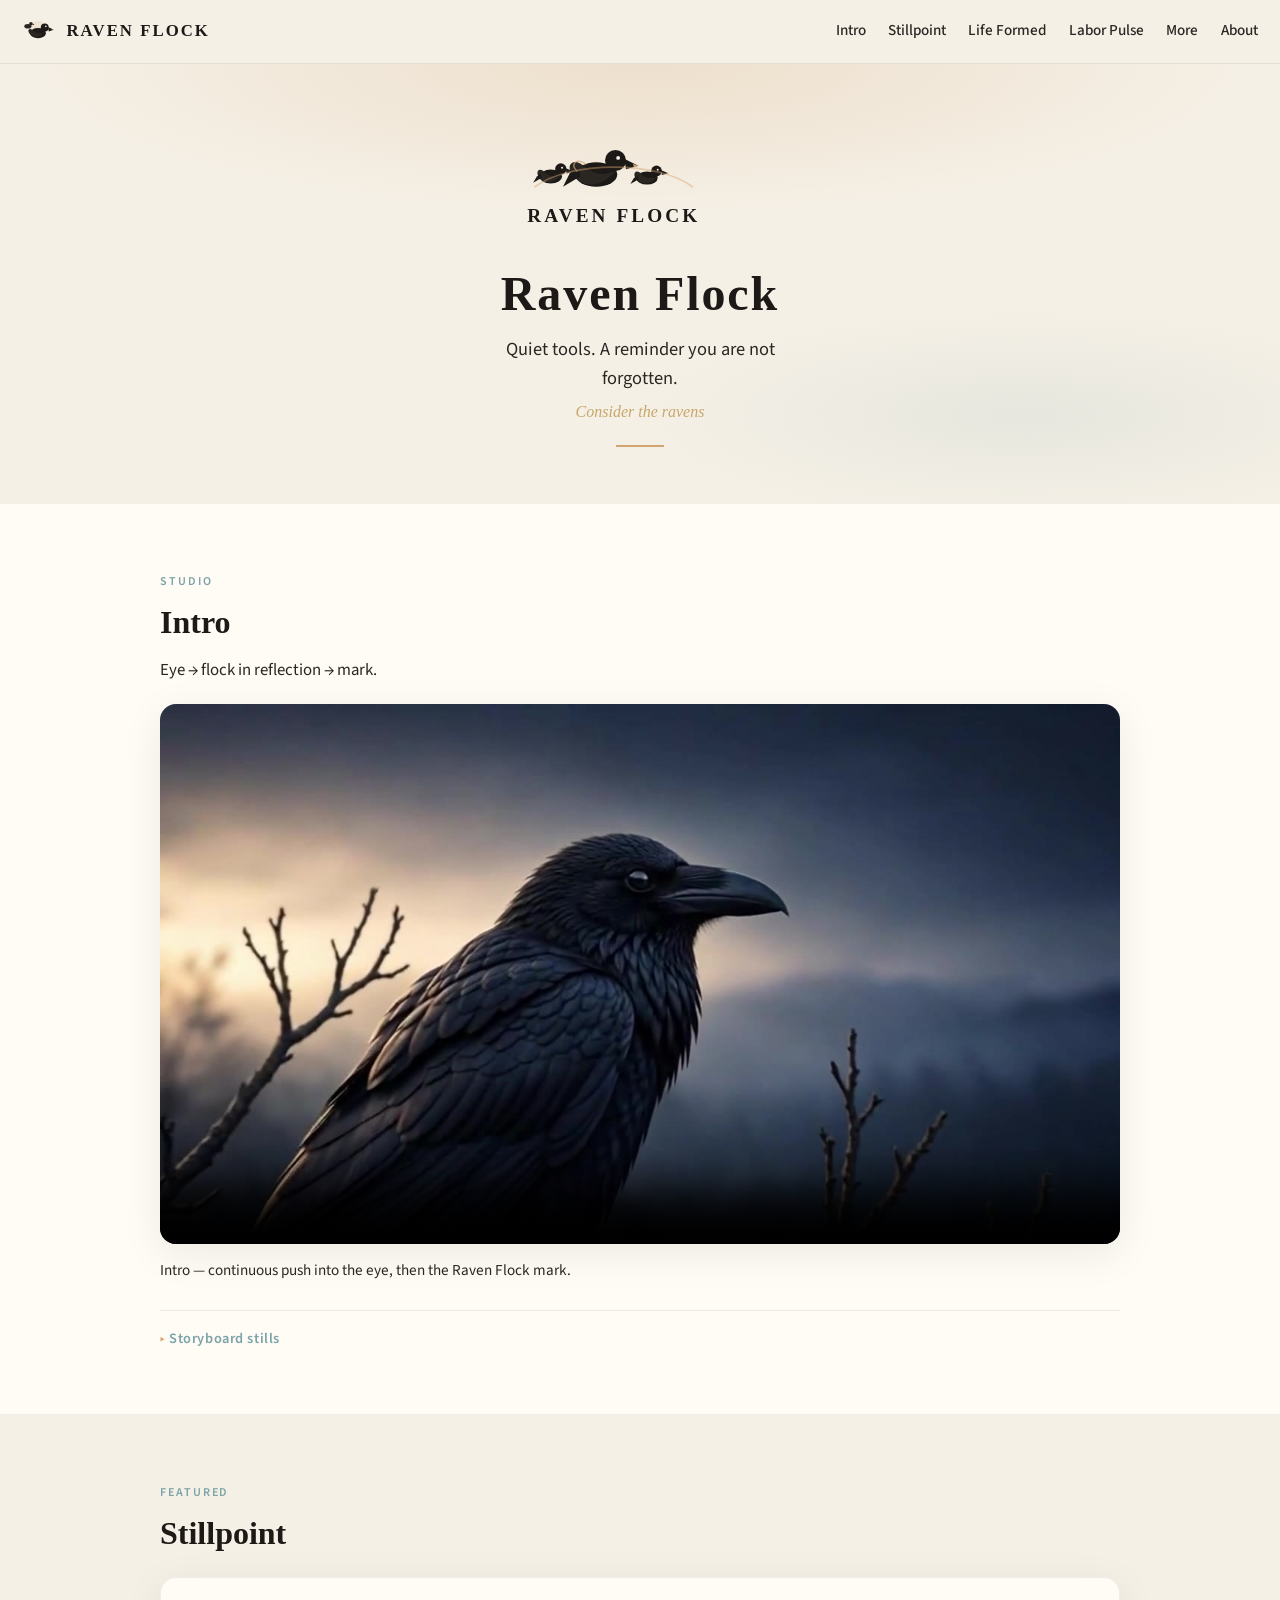
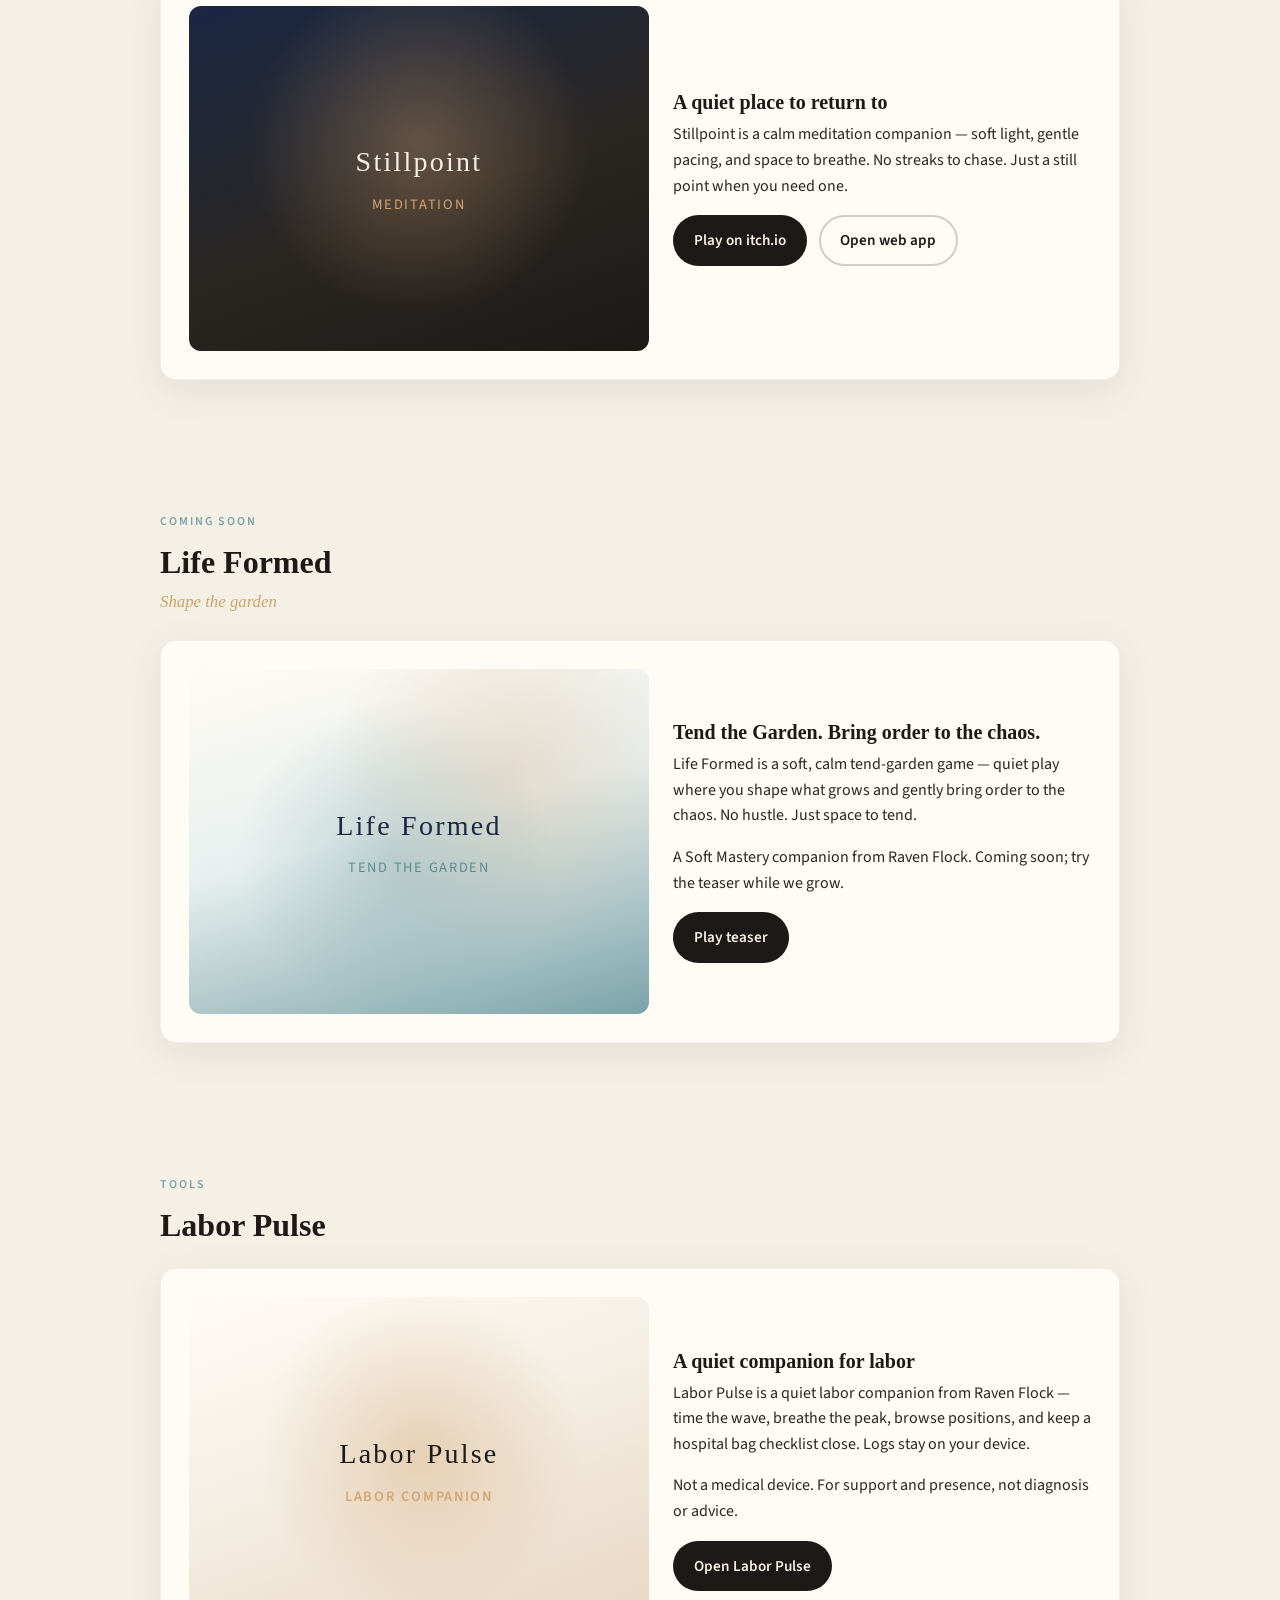
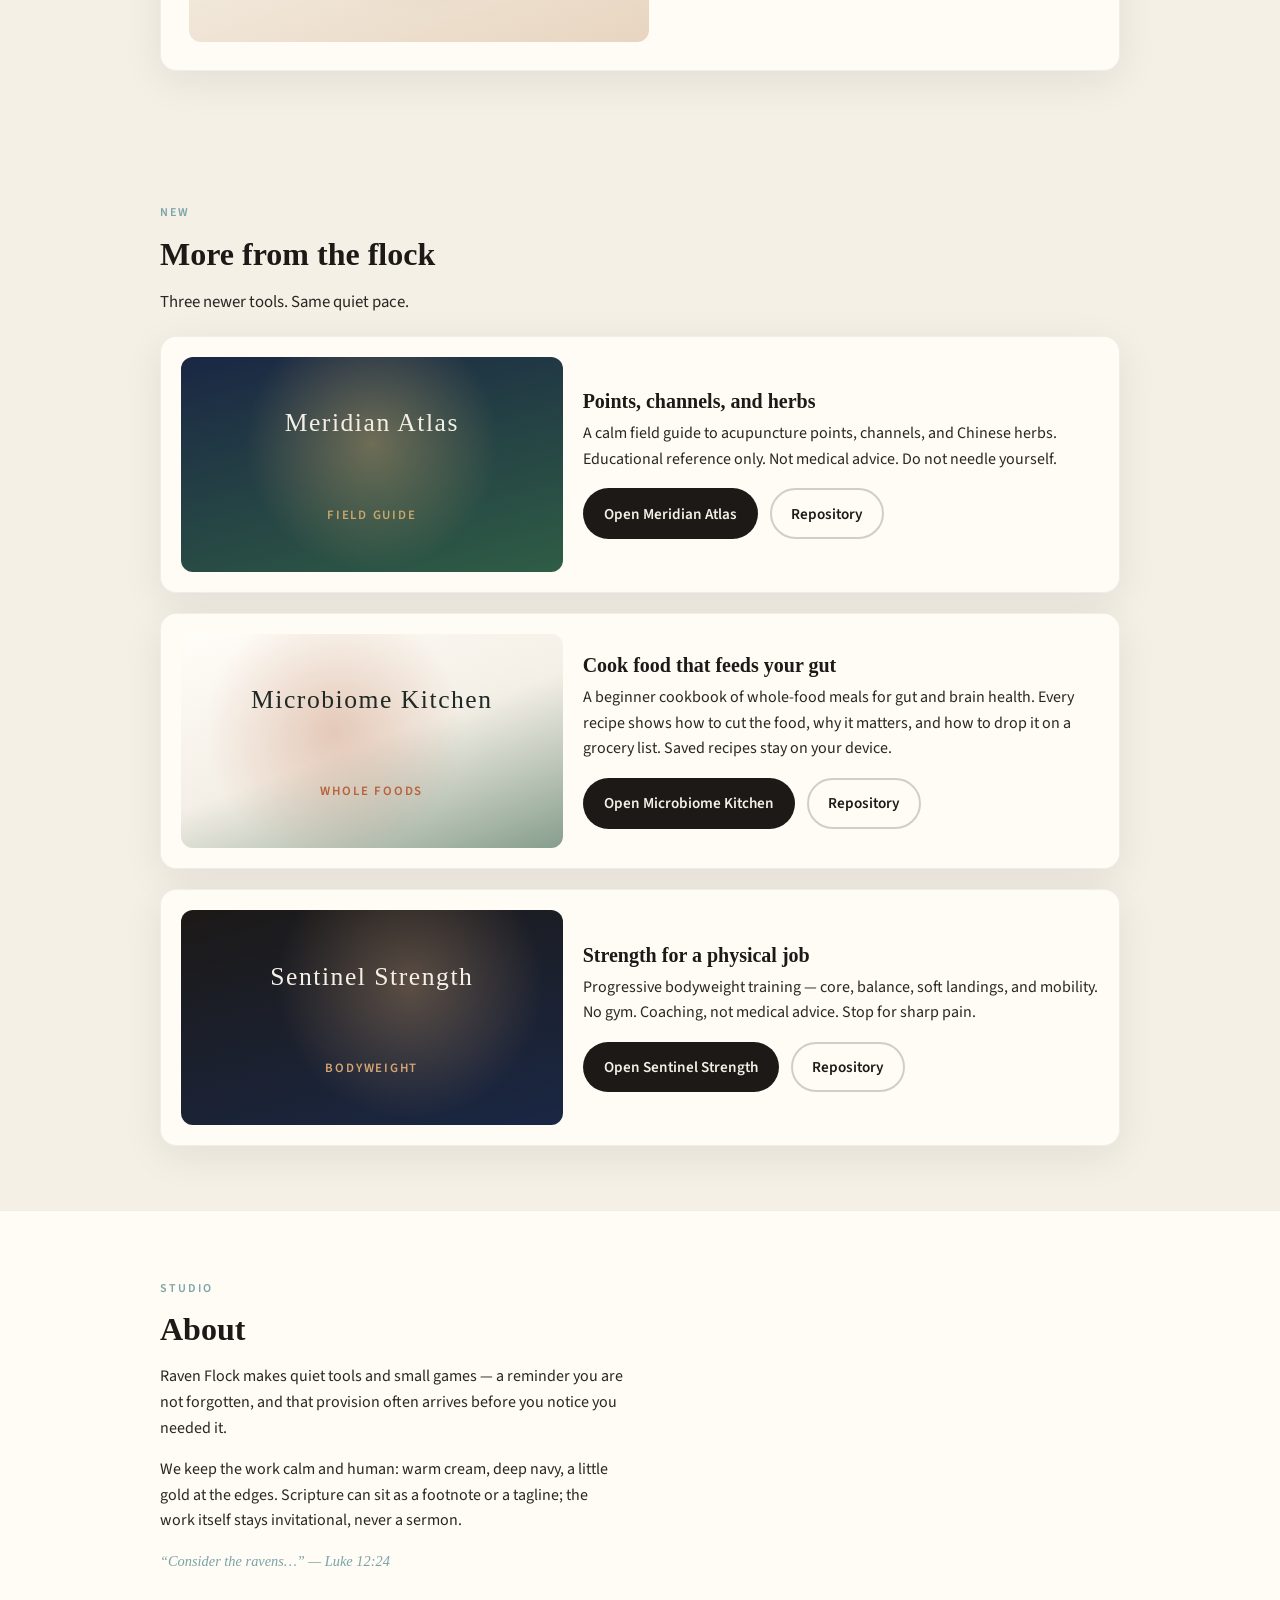
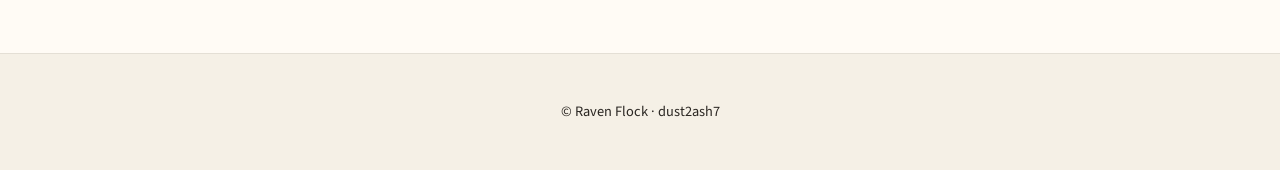
==== commit d90f6693: "Cache-bust studio stylesheet so the new cards pick up styles." ====
--- a/index.html
+++ b/index.html
@@ -7,8 +7,8 @@
   <meta name="theme-color" content="#F5F0E6" />
   <title>Raven Flock — Consider the ravens</title>
   <link rel="icon" href="favicon.svg" type="image/svg+xml" />
-  <link rel="preload" href="style.css" as="style" />
-  <link rel="stylesheet" href="style.css" />
+  <link rel="preload" href="style.css?v=5" as="style" />
+  <link rel="stylesheet" href="style.css?v=5" />
   <link rel="preconnect" href="https://fonts.googleapis.com" />
   <link rel="preconnect" href="https://fonts.gstatic.com" crossorigin />
   <link href="https://fonts.googleapis.com/css2?family=Source+Sans+3:wght@400;500;600;700&display=swap" rel="stylesheet" />
--- a/style.css
+++ b/style.css
@@ -517,3 +517,80 @@
   text-transform: uppercase;
   font-weight: 600;
 }
+
+/* Newer tools */
+.more-grid {
+  display: grid;
+  gap: 1.25rem;
+  margin-top: 0.5rem;
+}
+
+.more-card {
+  display: grid;
+  gap: 1.25rem;
+  padding: 1.25rem;
+  background: var(--nest);
+  border-radius: var(--radius);
+  box-shadow: var(--shadow);
+  border: 1px solid rgba(28, 25, 23, 0.06);
+}
+
+@media (min-width: 720px) {
+  .more-card {
+    grid-template-columns: 0.85fr 1.15fr;
+    align-items: center;
+  }
+}
+
+.more-visual {
+  aspect-ratio: 16 / 9;
+  border-radius: 12px;
+  display: grid;
+  place-items: center;
+  text-align: center;
+  padding: 1.25rem;
+}
+
+.more-visual .mark {
+  font-family: Georgia, serif;
+  font-size: clamp(1.35rem, 2vw, 1.7rem);
+  letter-spacing: 0.06em;
+  margin: 0;
+}
+
+.more-visual .sub {
+  margin: 0.45rem 0 0;
+  font-size: 0.8rem;
+  letter-spacing: 0.14em;
+  text-transform: uppercase;
+  font-weight: 600;
+}
+
+.more-visual.meridian {
+  color: #F4EFE6;
+  background:
+    radial-gradient(circle at 50% 40%, rgba(201, 166, 107, 0.45), transparent 55%),
+    linear-gradient(165deg, #1a2744 0%, #2F5D45 100%);
+}
+.more-visual.meridian .sub { color: #C9A66B; }
+
+.more-visual.kitchen {
+  color: #1F2A24;
+  background:
+    radial-gradient(circle at 40% 45%, rgba(184, 97, 60, 0.28), transparent 50%),
+    linear-gradient(160deg, #FFFDF8 0%, #F4EFE6 50%, #2F5D45 140%);
+}
+.more-visual.kitchen .sub { color: #B8613C; }
+
+.more-visual.sentinel {
+  color: #F5F0E6;
+  background:
+    radial-gradient(circle at 60% 35%, rgba(212, 165, 116, 0.35), transparent 50%),
+    linear-gradient(165deg, #1C1917 0%, #1a2744 100%);
+}
+.more-visual.sentinel .sub { color: #D4A574; }
+
+.more-copy p {
+  margin: 0 0 1rem;
+  color: var(--ink-soft);
+}
--- a/style.css
+++ b/style.css
@@ -517,3 +517,80 @@
   text-transform: uppercase;
   font-weight: 600;
 }
+
+/* Newer tools */
+.more-grid {
+  display: grid;
+  gap: 1.25rem;
+  margin-top: 0.5rem;
+}
+
+.more-card {
+  display: grid;
+  gap: 1.25rem;
+  padding: 1.25rem;
+  background: var(--nest);
+  border-radius: var(--radius);
+  box-shadow: var(--shadow);
+  border: 1px solid rgba(28, 25, 23, 0.06);
+}
+
+@media (min-width: 720px) {
+  .more-card {
+    grid-template-columns: 0.85fr 1.15fr;
+    align-items: center;
+  }
+}
+
+.more-visual {
+  aspect-ratio: 16 / 9;
+  border-radius: 12px;
+  display: grid;
+  place-items: center;
+  text-align: center;
+  padding: 1.25rem;
+}
+
+.more-visual .mark {
+  font-family: Georgia, serif;
+  font-size: clamp(1.35rem, 2vw, 1.7rem);
+  letter-spacing: 0.06em;
+  margin: 0;
+}
+
+.more-visual .sub {
+  margin: 0.45rem 0 0;
+  font-size: 0.8rem;
+  letter-spacing: 0.14em;
+  text-transform: uppercase;
+  font-weight: 600;
+}
+
+.more-visual.meridian {
+  color: #F4EFE6;
+  background:
+    radial-gradient(circle at 50% 40%, rgba(201, 166, 107, 0.45), transparent 55%),
+    linear-gradient(165deg, #1a2744 0%, #2F5D45 100%);
+}
+.more-visual.meridian .sub { color: #C9A66B; }
+
+.more-visual.kitchen {
+  color: #1F2A24;
+  background:
+    radial-gradient(circle at 40% 45%, rgba(184, 97, 60, 0.28), transparent 50%),
+    linear-gradient(160deg, #FFFDF8 0%, #F4EFE6 50%, #2F5D45 140%);
+}
+.more-visual.kitchen .sub { color: #B8613C; }
+
+.more-visual.sentinel {
+  color: #F5F0E6;
+  background:
+    radial-gradient(circle at 60% 35%, rgba(212, 165, 116, 0.35), transparent 50%),
+    linear-gradient(165deg, #1C1917 0%, #1a2744 100%);
+}
+.more-visual.sentinel .sub { color: #D4A574; }
+
+.more-copy p {
+  margin: 0 0 1rem;
+  color: var(--ink-soft);
+}
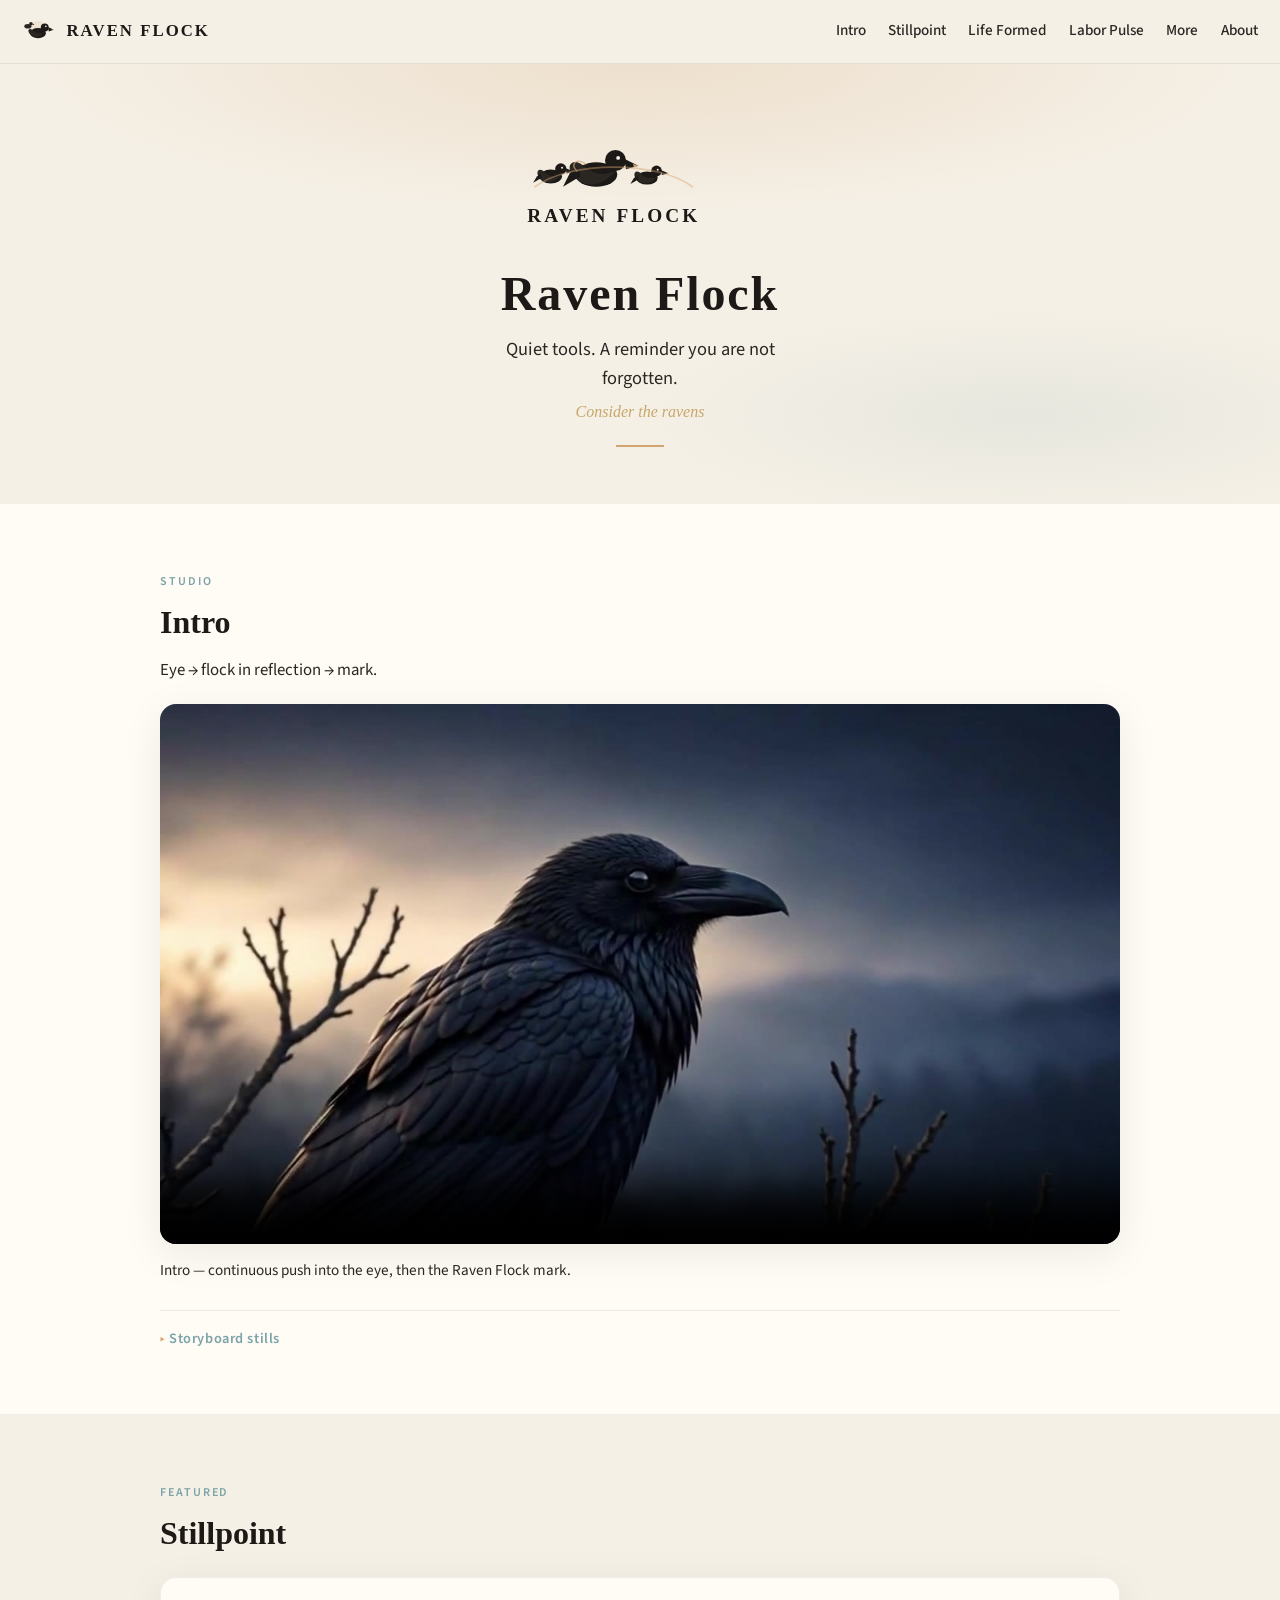
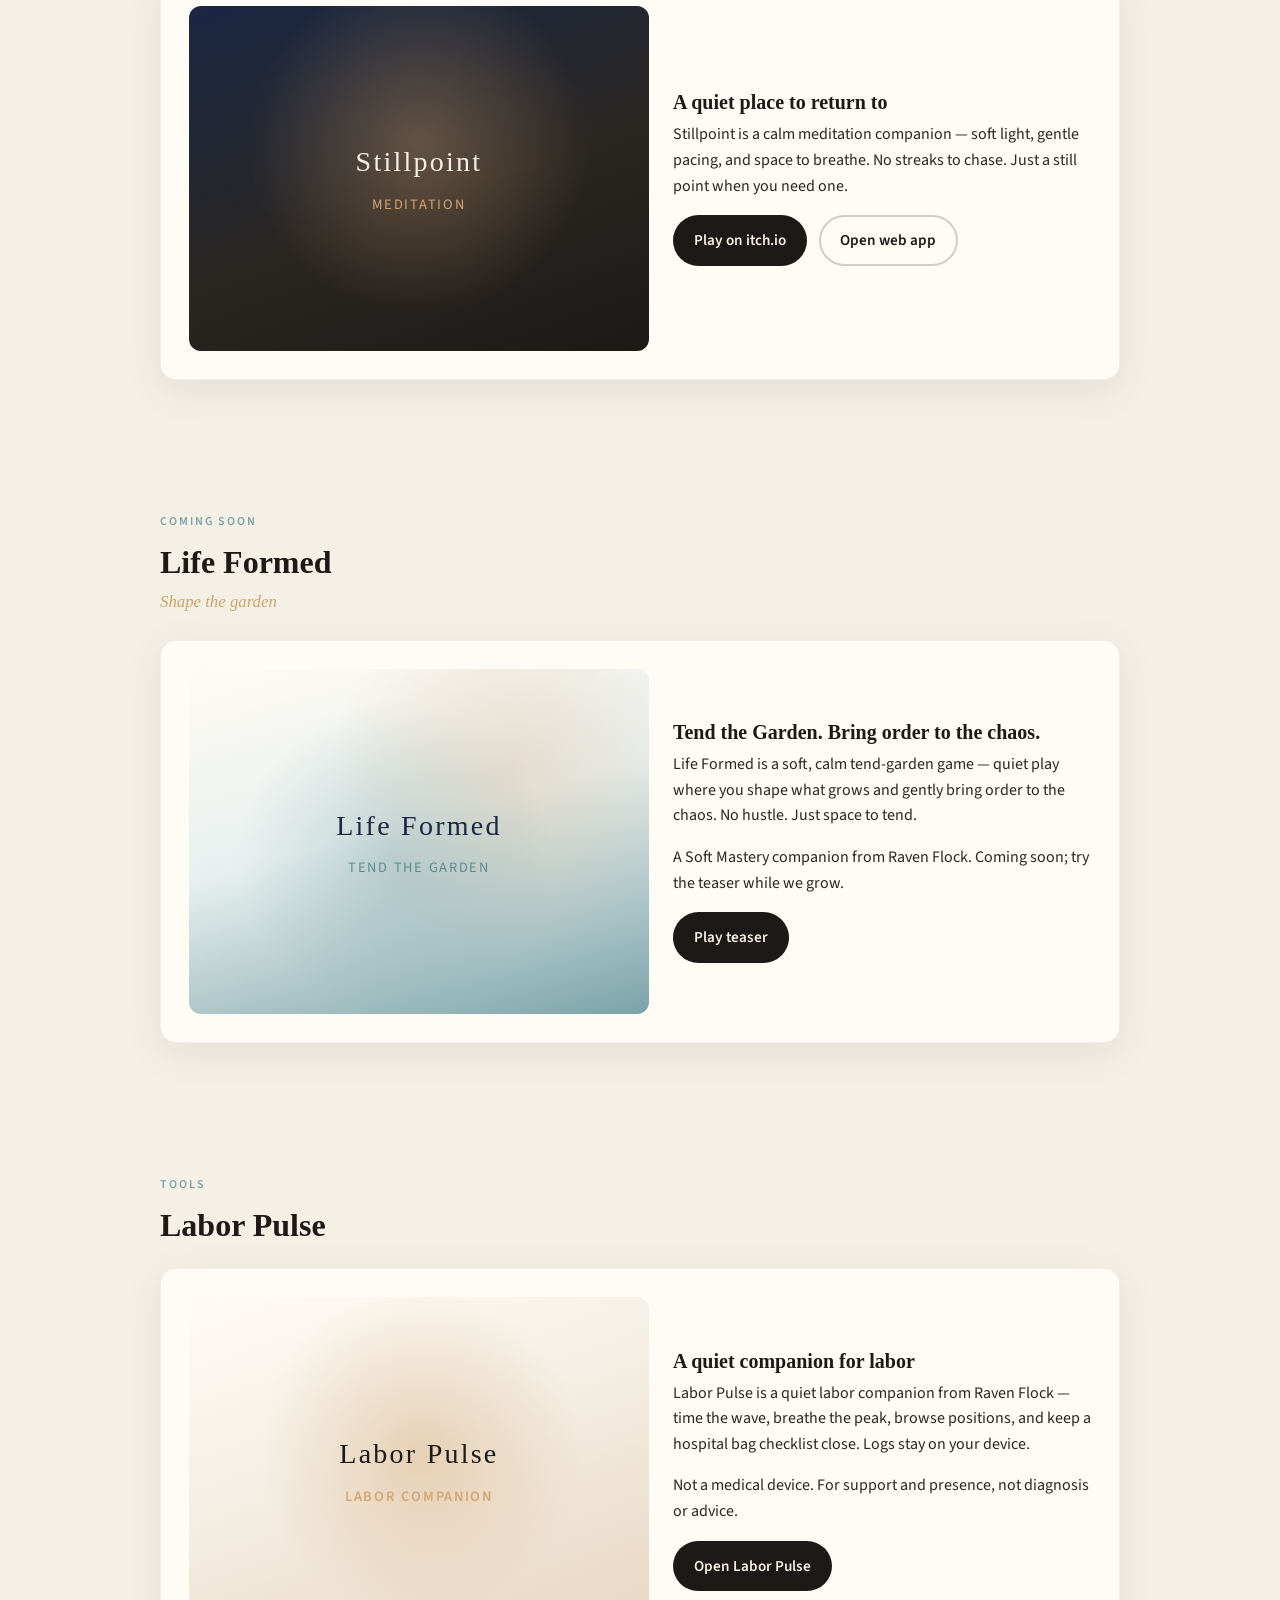
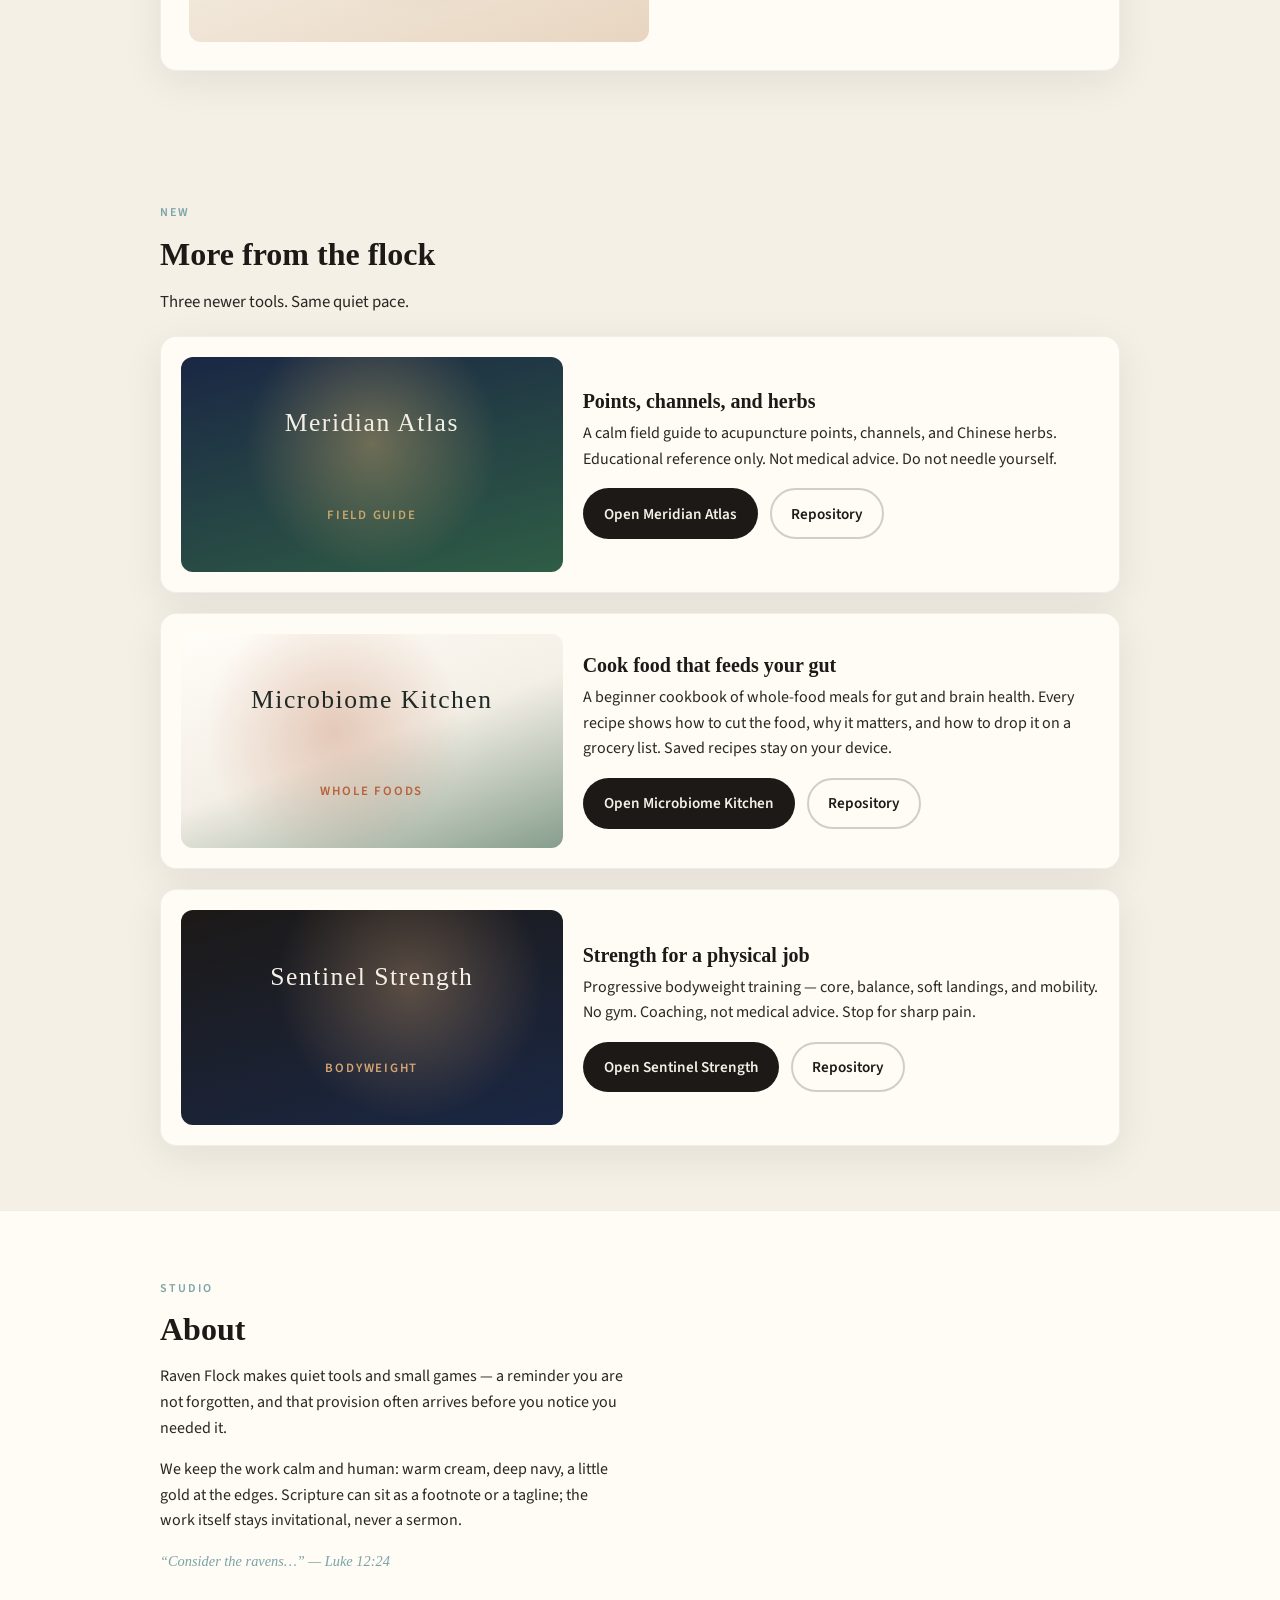
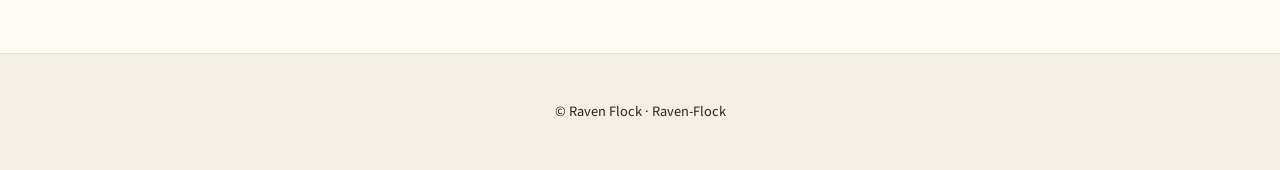
==== commit 5cea4c6b: "Point links to raven-flock.github.io after move to Raven-Flock org" ====
--- a/index.html
+++ b/index.html
@@ -7,6 +7,9 @@
   <meta name="theme-color" content="#F5F0E6" />
   <title>Raven Flock — Consider the ravens</title>
   <link rel="icon" href="favicon.svg" type="image/svg+xml" />
+  <link rel="icon" href="favicon-32.png" type="image/png" sizes="32x32" />
+  <link rel="apple-touch-icon" href="apple-touch-icon.png" sizes="180x180" />
+  <link rel="manifest" href="manifest.webmanifest" />
   <link rel="preload" href="style.css?v=5" as="style" />
   <link rel="stylesheet" href="style.css?v=5" />
   <link rel="preconnect" href="https://fonts.googleapis.com" />
@@ -110,7 +113,7 @@
               <a class="btn btn-primary" href="https://dust2ash7.itch.io/stillpoint" rel="noopener noreferrer">
                 Play on itch.io
               </a>
-              <a class="btn btn-secondary" href="https://dust2ash7.github.io/Meditation-App/" rel="noopener noreferrer">
+              <a class="btn btn-secondary" href="https://raven-flock.github.io/Meditation-App/" rel="noopener noreferrer">
                 Open web app
               </a>
             </div>
@@ -141,7 +144,7 @@
               A Soft Mastery companion from Raven Flock. Coming soon; try the teaser while we grow.
             </p>
             <div class="cta-row">
-              <a class="btn btn-primary" href="https://dust2ash7.github.io/life-formed-play/" rel="noopener noreferrer">
+              <a class="btn btn-primary" href="https://raven-flock.github.io/life-formed-play/" rel="noopener noreferrer">
                 Play teaser
               </a>
             </div>
@@ -172,7 +175,7 @@
               Not a medical device. For support and presence, not diagnosis or advice.
             </p>
             <div class="cta-row">
-              <a class="btn btn-primary" href="https://dust2ash7.github.io/Labor-Pulse/" rel="noopener noreferrer">
+              <a class="btn btn-primary" href="https://raven-flock.github.io/Labor-Pulse/" rel="noopener noreferrer">
                 Open Labor Pulse
               </a>
             </div>
@@ -199,10 +202,10 @@
                 Educational reference only. Not medical advice. Do not needle yourself.
               </p>
               <div class="cta-row">
-                <a class="btn btn-primary" href="https://dust2ash7.github.io/meridian-atlas/" rel="noopener noreferrer">
+                <a class="btn btn-primary" href="https://raven-flock.github.io/meridian-atlas/" rel="noopener noreferrer">
                   Open Meridian Atlas
                 </a>
-                <a class="btn btn-secondary" href="https://github.com/dust2ash7/meridian-atlas" rel="noopener noreferrer">
+                <a class="btn btn-secondary" href="https://github.com/Raven-Flock/meridian-atlas" rel="noopener noreferrer">
                   Repository
                 </a>
               </div>
@@ -222,10 +225,10 @@
                 drop it on a grocery list. Saved recipes stay on your device.
               </p>
               <div class="cta-row">
-                <a class="btn btn-primary" href="https://dust2ash7.github.io/Microbiome-Kitchen/" rel="noopener noreferrer">
+                <a class="btn btn-primary" href="https://raven-flock.github.io/Microbiome-Kitchen/" rel="noopener noreferrer">
                   Open Microbiome Kitchen
                 </a>
-                <a class="btn btn-secondary" href="https://github.com/dust2ash7/Microbiome-Kitchen" rel="noopener noreferrer">
+                <a class="btn btn-secondary" href="https://github.com/Raven-Flock/Microbiome-Kitchen" rel="noopener noreferrer">
                   Repository
                 </a>
               </div>
@@ -244,10 +247,10 @@
                 No gym. Coaching, not medical advice. Stop for sharp pain.
               </p>
               <div class="cta-row">
-                <a class="btn btn-primary" href="https://dust2ash7.github.io/Sentinel-Strength/" rel="noopener noreferrer">
+                <a class="btn btn-primary" href="https://raven-flock.github.io/Sentinel-Strength/" rel="noopener noreferrer">
                   Open Sentinel Strength
                 </a>
-                <a class="btn btn-secondary" href="https://github.com/dust2ash7/Sentinel-Strength" rel="noopener noreferrer">
+                <a class="btn btn-secondary" href="https://github.com/Raven-Flock/Sentinel-Strength" rel="noopener noreferrer">
                   Repository
                 </a>
               </div>
@@ -276,7 +279,7 @@
   </main>
 
   <footer class="site-footer">
-    <p>© Raven Flock · <a href="https://github.com/dust2ash7">dust2ash7</a></p>
+    <p>© Raven Flock · <a href="https://github.com/Raven-Flock">Raven-Flock</a></p>
   </footer>
 
   <script src="frames-loader.js?v=3.4.1"></script>
